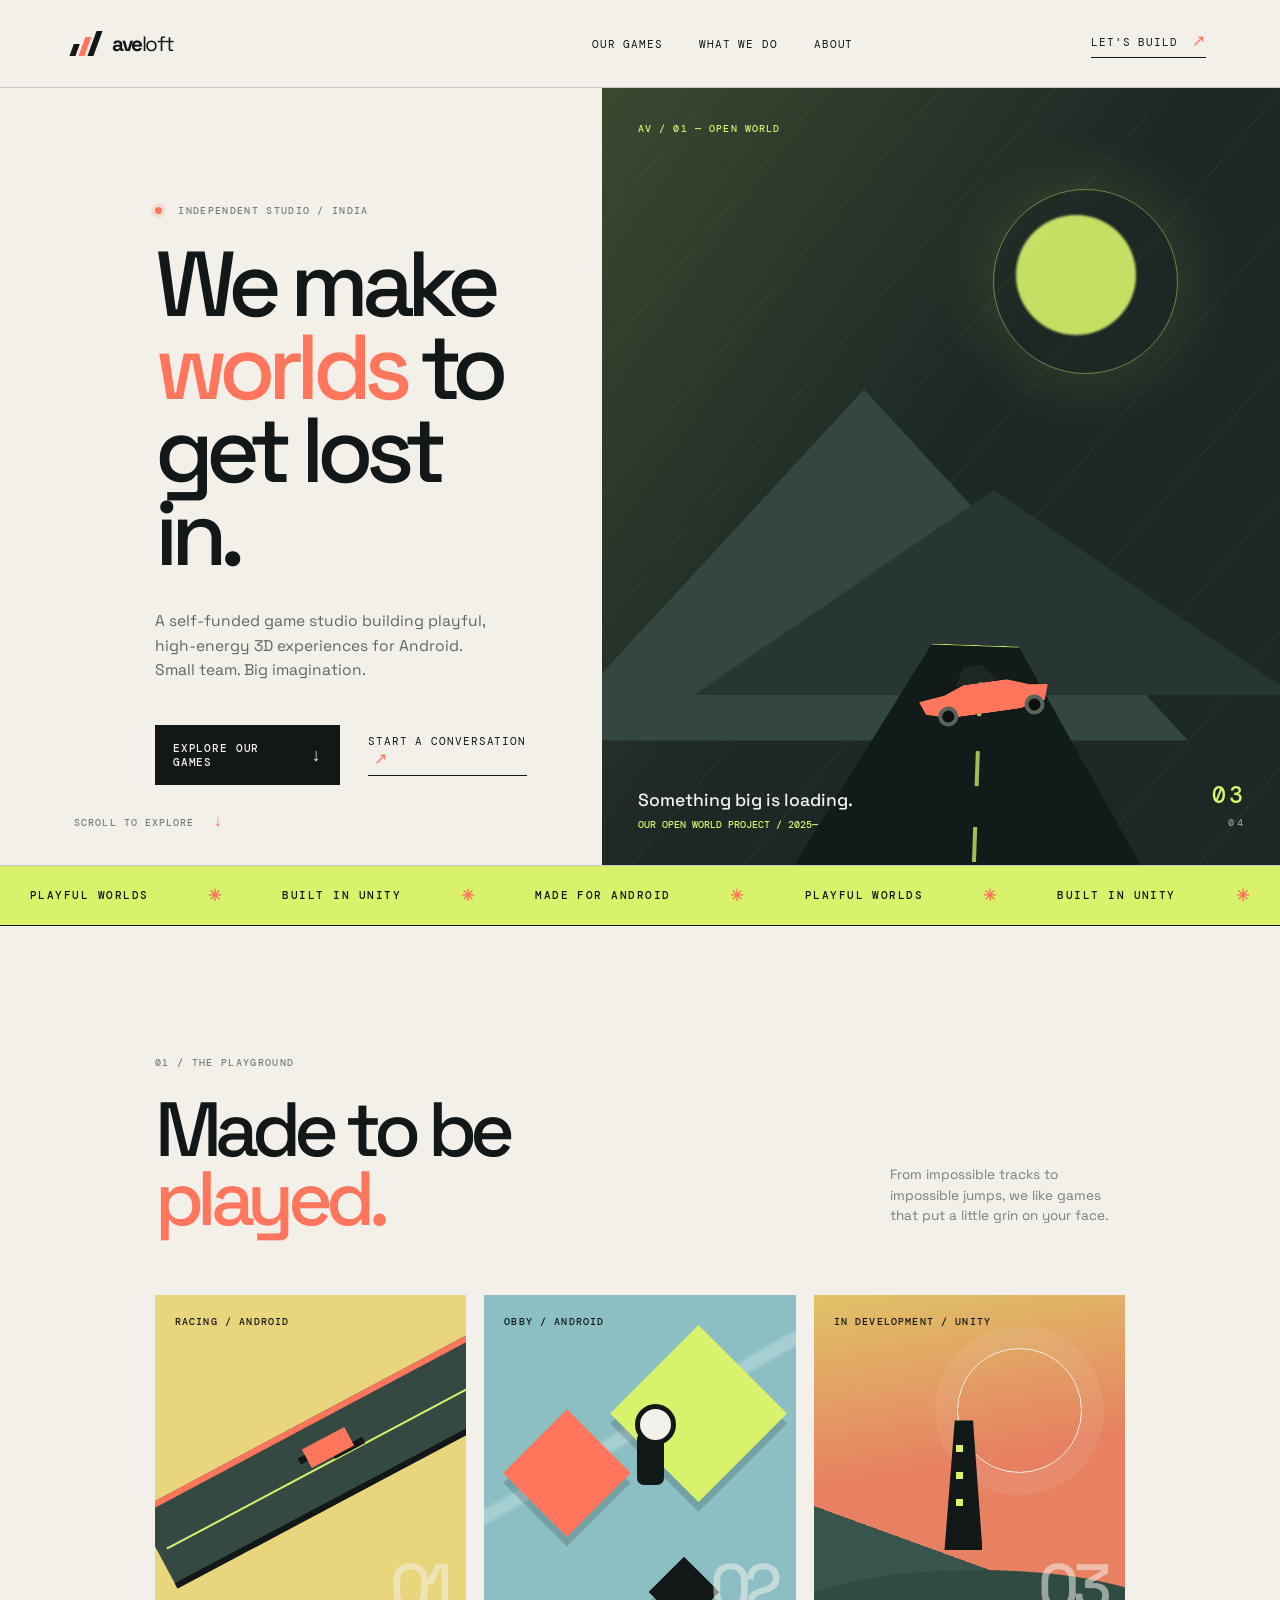
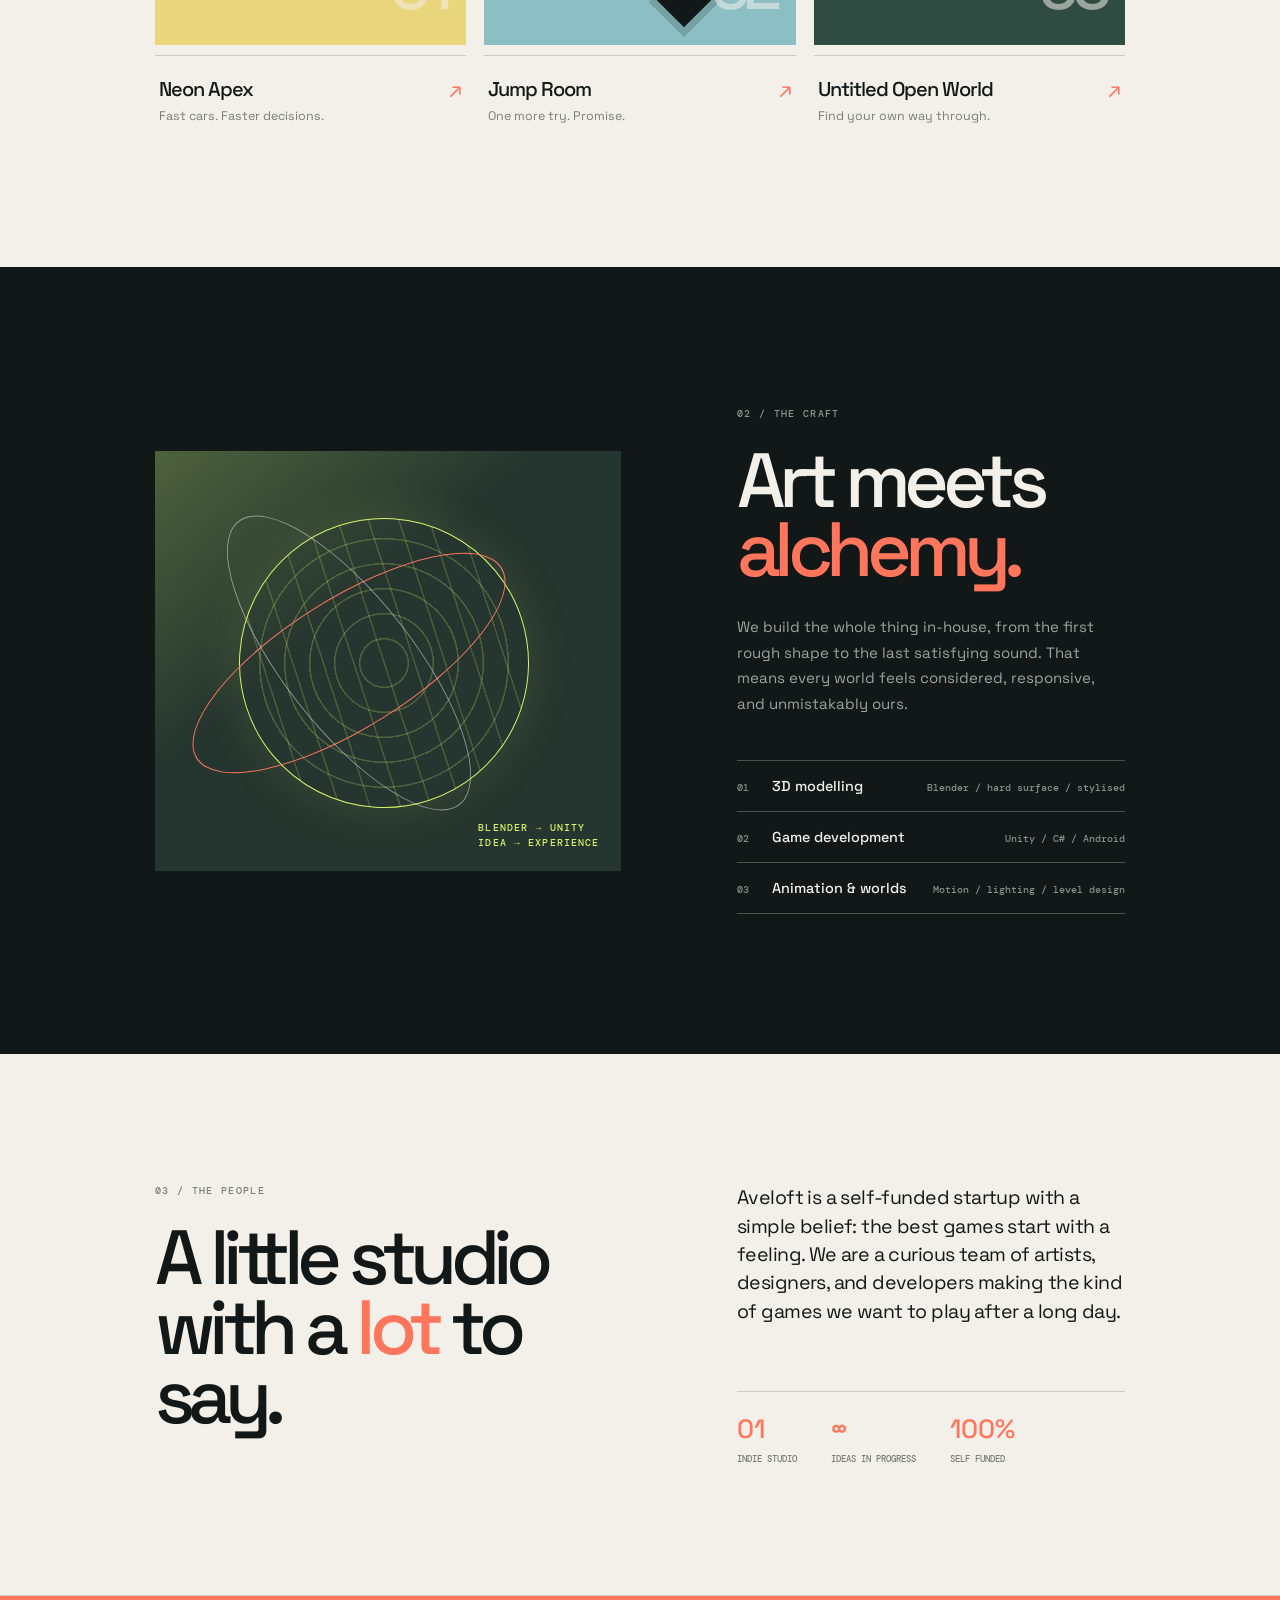
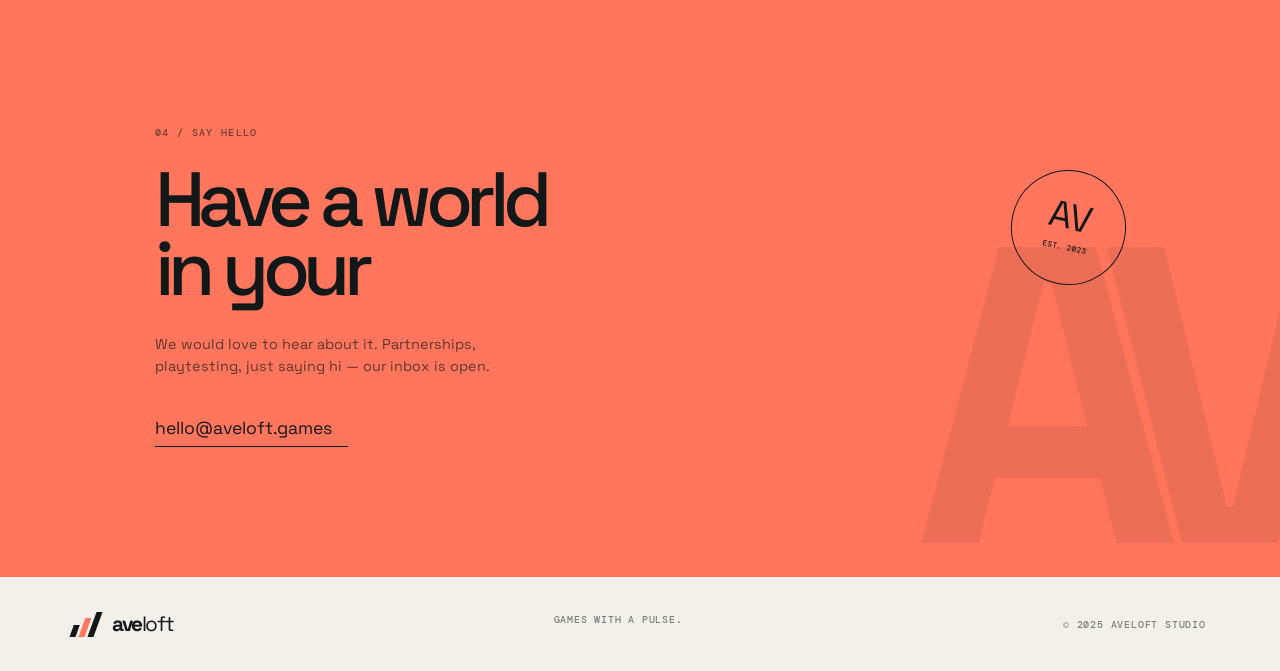
==== index.html @ 4601e395 "Initial Commit" ====
<!doctype html>
<html lang="en">
<head>
  <meta charset="UTF-8" />
  <meta name="viewport" content="width=device-width, initial-scale=1.0" />
  <meta name="description" content="Aveloft is an independent game studio crafting bold 3D worlds for Android." />
  <title>Aveloft / Independent Game Studio</title>
  <link rel="preconnect" href="https://fonts.googleapis.com" />
  <link rel="preconnect" href="https://fonts.gstatic.com" crossorigin />
  <link href="https://fonts.googleapis.com/css2?family=DM+Mono:wght@400;500&family=Space+Grotesk:wght@400;500;600;700&display=swap" rel="stylesheet" />
  <link rel="stylesheet" href="styles.css" />
  <script src="script.js" defer></script>
</head>
<body>
  <div class="site-shell">
    <header class="site-header" id="top">
      <a class="brand" href="#top" aria-label="Aveloft home">
        <span class="brand-mark"><i></i><i></i><i></i></span>
        <span>ave<span>loft</span></span>
      </a>
      <nav class="main-nav" aria-label="Main navigation">
        <a href="#work">Our games</a>
        <a href="#craft">What we do</a>
        <a href="#about">About</a>
      </nav>
      <a class="header-cta" href="#contact">Let's build <span>↗</span></a>
      <button class="menu-toggle" type="button" aria-label="Toggle navigation" aria-expanded="false"><span></span><span></span></button>
    </header>

    <main>
      <section class="hero">
        <div class="hero-copy reveal">
          <p class="eyebrow"><span class="status-dot"></span> Independent studio / India</p>
          <h1>We make<br /><em>worlds</em> to<br />get lost in.</h1>
          <p class="hero-description">A self-funded game studio building playful, high-energy 3D experiences for Android. Small team. Big imagination.</p>
          <div class="hero-actions">
            <a class="button button-primary" href="#work">Explore our games <span>↓</span></a>
            <a class="text-link" href="#contact">Start a conversation <span>↗</span></a>
          </div>
        </div>
        <div class="hero-art reveal reveal-delay">
          <div class="art-label label-top">AV / 01 — OPEN WORLD</div>
          <div class="moon"></div>
          <div class="mountain mountain-back"></div>
          <div class="mountain mountain-front"></div>
          <div class="road"><span></span><span></span><span></span></div>
          <div class="hero-car"><div class="car-window"></div><div class="car-body"></div><div class="wheel wheel-left"></div><div class="wheel wheel-right"></div></div>
          <div class="art-caption"><strong>Something big is loading.</strong><span>Our open world project / 2025—</span></div>
          <div class="art-index">03<br /><small>04</small></div>
        </div>
        <div class="hero-scroll">Scroll to explore <span>↓</span></div>
      </section>

      <section class="marquee" aria-label="Aveloft specialties">
        <div class="marquee-track"><span>PLAYFUL WORLDS</span><b>✳</b><span>BUILT IN UNITY</span><b>✳</b><span>MADE FOR ANDROID</span><b>✳</b><span>PLAYFUL WORLDS</span><b>✳</b><span>BUILT IN UNITY</span><b>✳</b></div>
      </section>

      <section class="work section" id="work">
        <div class="section-heading reveal"><div><p class="eyebrow">01 / The playground</p><h2>Made to be<br /><em>played.</em></h2></div><p class="section-intro">From impossible tracks to impossible jumps, we like games that put a little grin on your face.</p></div>
        <div class="project-grid">
          <article class="project-card project-racer reveal">
            <div class="project-visual racer-visual"><span class="visual-tag">RACING / ANDROID</span><div class="track-line"></div><div class="mini-car"></div><span class="visual-number">01</span></div>
            <div class="project-meta"><div><h3>Neon Apex</h3><p>Fast cars. Faster decisions.</p></div><span class="project-arrow">↗</span></div>
          </article>
          <article class="project-card project-obby reveal reveal-delay">
            <div class="project-visual obby-visual"><span class="visual-tag">OBBY / ANDROID</span><div class="obby-block block-a"></div><div class="obby-block block-b"></div><div class="obby-block block-c"></div><div class="obby-character"></div><span class="visual-number">02</span></div>
            <div class="project-meta"><div><h3>Jump Room</h3><p>One more try. Promise.</p></div><span class="project-arrow">↗</span></div>
          </article>
          <article class="project-card project-open reveal reveal-delay-2">
            <div class="project-visual open-visual"><span class="visual-tag">IN DEVELOPMENT / UNITY</span><div class="open-sun"></div><div class="open-tower"></div><div class="open-ground"></div><span class="visual-number">03</span></div>
            <div class="project-meta"><div><h3>Untitled Open World</h3><p>Find your own way through.</p></div><span class="project-arrow">↗</span></div>
          </article>
        </div>
      </section>

      <section class="craft section" id="craft">
        <div class="craft-visual reveal"><div class="wireframe-sphere"></div><div class="craft-note">BLENDER → UNITY<br />IDEA → EXPERIENCE</div><div class="craft-orbit orbit-one"></div><div class="craft-orbit orbit-two"></div></div>
        <div class="craft-copy reveal"><p class="eyebrow">02 / The craft</p><h2>Art meets<br /><em>alchemy.</em></h2><p>We build the whole thing in-house, from the first rough shape to the last satisfying sound. That means every world feels considered, responsive, and unmistakably ours.</p><div class="skill-list"><div><span>01</span><strong>3D modelling</strong><small>Blender / hard surface / stylised</small></div><div><span>02</span><strong>Game development</strong><small>Unity / C# / Android</small></div><div><span>03</span><strong>Animation & worlds</strong><small>Motion / lighting / level design</small></div></div></div>
      </section>

      <section class="about section" id="about">
        <div class="about-heading reveal"><p class="eyebrow">03 / The people</p><h2>A little studio<br />with a <em>lot</em> to say.</h2></div>
        <div class="about-body reveal"><p>Aveloft is a self-funded startup with a simple belief: the best games start with a feeling. We are a curious team of artists, designers, and developers making the kind of games we want to play after a long day.</p><div class="about-stats"><div><strong>01</strong><span>indie studio</span></div><div><strong>∞</strong><span>ideas in progress</span></div><div><strong>100%</strong><span>self funded</span></div></div></div>
      </section>

      <section class="contact section" id="contact">
        <div class="contact-inner reveal"><p class="eyebrow">04 / Say hello</p><h2>Have a world<br />in your <em>head?</em></h2><p>We would love to hear about it. Partnerships, playtesting, just saying hi — our inbox is open.</p><a class="contact-email" href="mailto:hello@aveloft.games">hello@aveloft.games <span>↗</span></a></div>
        <div class="contact-stamp">AV<br /><span>EST. 2023</span></div>
      </section>
    </main>

    <footer class="site-footer"><a class="brand" href="#top"><span class="brand-mark"><i></i><i></i><i></i></span><span>ave<span>loft</span></span></a><p>Games with a pulse.</p><span class="footer-copy">© 2025 Aveloft Studio</span></footer>
  </div>
</body>
</html>
---- styles.css ----
:root{--ink:#121817;--paper:#f2f0e9;--lime:#d8f36b;--coral:#ff765d;--muted:#797f78;--line:rgba(18,24,23,.18);--mono:'DM Mono',monospace;--display:'Space Grotesk',sans-serif}*{box-sizing:border-box}html{scroll-behavior:smooth}body{margin:0;background:var(--paper);color:var(--ink);font-family:var(--display);overflow-x:hidden}.site-shell{max-width:1440px;margin:0 auto;background:var(--paper)}.site-header{height:88px;display:flex;align-items:center;justify-content:space-between;padding:0 5.8vw;border-bottom:1px solid var(--line);position:relative;z-index:4}.brand{display:flex;align-items:center;gap:11px;color:var(--ink);text-decoration:none;font-size:1.3rem;font-weight:700;letter-spacing:-.07em}.brand>span:last-child>span{font-weight:400}.brand-mark{width:27px;height:25px;display:flex;align-items:end;gap:3px;transform:skew(-20deg)}.brand-mark i{width:6px;background:var(--ink);display:block}.brand-mark i:nth-child(1){height:12px}.brand-mark i:nth-child(2){height:19px;background:var(--coral)}.brand-mark i:nth-child(3){height:25px}.main-nav{display:flex;gap:36px;margin-left:16%}.main-nav a,.header-cta,.text-link{color:var(--ink);text-decoration:none;font-family:var(--mono);font-size:.7rem;text-transform:uppercase;letter-spacing:.08em}.main-nav a{transition:color .2s}.main-nav a:hover{color:var(--coral)}.header-cta{border-bottom:1px solid var(--ink);padding-bottom:6px}.header-cta span,.text-link span,.contact-email span{color:var(--coral);font-size:1rem;margin-left:6px}.menu-toggle{display:none;background:none;border:0}.hero{min-height:675px;display:grid;grid-template-columns:47% 53%;position:relative;border-bottom:1px solid var(--line)}.hero-copy{padding:116px 5.8vw 80px 12.1vw;position:relative;z-index:1}.eyebrow{font:500 .64rem var(--mono);text-transform:uppercase;letter-spacing:.13em;margin:0 0 26px;color:var(--muted)}.status-dot{display:inline-block;background:var(--coral);width:7px;height:7px;border-radius:50%;margin-right:9px;box-shadow:0 0 0 4px rgba(255,118,93,.16)}h1,h2,h3,p{margin-top:0}h1,h2{font-weight:500;letter-spacing:-.085em;line-height:.9}h1{font-size:clamp(4rem,7.2vw,7rem);margin-bottom:34px}h1 em,h2 em{font-style:normal;color:var(--coral)}.hero-description{font-size:.97rem;line-height:1.6;max-width:340px;color:#5f6861}.hero-actions{display:flex;align-items:center;gap:28px;margin-top:42px}.button{display:inline-flex;align-items:center;gap:29px;text-decoration:none;font:500 .67rem var(--mono);text-transform:uppercase;letter-spacing:.08em;padding:16px 18px}.button-primary{background:var(--ink);color:var(--paper);transition:transform .2s,background .2s}.button-primary:hover{background:var(--coral);transform:translateY(-3px)}.button-primary span{font-size:1.1rem}.text-link{border-bottom:1px solid var(--ink);padding-bottom:6px}.hero-art{background:#1d2825;position:relative;overflow:hidden;min-height:675px}.hero-art:before{content:'';position:absolute;inset:0;background:linear-gradient(125deg,rgba(216,243,107,.16),transparent 48%),repeating-linear-gradient(130deg,transparent 0 85px,rgba(216,243,107,.04) 86px 87px)}.art-label,.visual-tag,.art-index,.craft-note{font:500 .6rem var(--mono);letter-spacing:.12em;color:var(--lime)}.art-label{position:absolute;top:34px;left:36px}.moon{width:185px;height:185px;border:1px solid rgba(216,243,107,.45);border-radius:50%;position:absolute;top:101px;right:15%;box-shadow:0 0 70px rgba(216,243,107,.16)}.moon:after{content:'';position:absolute;width:120px;height:120px;background:var(--lime);border-radius:50%;top:25px;left:22px;opacity:.9;filter:blur(1px)}.mountain{position:absolute;bottom:170px;width:0;height:0;border-left:240px solid transparent;border-right:240px solid transparent}.mountain-back{right:26%;border-bottom:260px solid #334740;transform:scale(1.35)}.mountain-front{right:-2%;border-left-width:300px;border-right-width:300px;border-bottom:205px solid #273632}.road{position:absolute;bottom:-40px;left:26%;width:58%;height:260px;background:#111b19;clip-path:polygon(38% 0,60% 0,100% 100%,0 100%);border-top:1px solid var(--lime);transform:rotate(2deg)}.road span{position:absolute;height:35px;width:4px;background:var(--lime);left:50%;opacity:.75}.road span:nth-child(1){top:35px}.road span:nth-child(2){top:105px}.road span:nth-child(3){top:181px}.hero-car{position:absolute;bottom:144px;left:46%;width:145px;height:62px;transform:rotate(-8deg);z-index:2}.car-body{position:absolute;bottom:8px;left:4px;width:130px;height:31px;background:var(--coral);clip-path:polygon(0 35%,20% 25%,36% 0,69% 0,86% 27%,100% 34%,96% 83%,75% 100%,22% 100%,4% 78%)}.car-window{position:absolute;left:43px;top:5px;width:42px;height:18px;background:#1d2825;clip-path:polygon(0 100%,23% 0,67% 0,100% 100%)}.wheel{position:absolute;bottom:0;width:20px;height:20px;border-radius:50%;background:#0c1110;border:4px solid #59645c}.wheel-left{left:21px}.wheel-right{right:17px}.art-caption{position:absolute;bottom:34px;left:36px;color:var(--paper);display:flex;flex-direction:column;gap:7px}.art-caption strong{font-size:1.1rem;font-weight:500}.art-caption span{font:500 .6rem var(--mono);color:var(--lime);text-transform:uppercase}.art-index{position:absolute;right:34px;bottom:35px;text-align:right;font-size:1.45rem;line-height:1}.art-index small{font-size:.6rem;color:#8e9c8c}.hero-scroll{position:absolute;bottom:34px;left:5.8vw;font:500 .6rem var(--mono);text-transform:uppercase;letter-spacing:.11em;color:var(--muted)}.hero-scroll span{color:var(--coral);font-size:1rem;margin-left:12px}.marquee{overflow:hidden;background:var(--lime);padding:19px 0;border-bottom:1px solid var(--ink)}.marquee-track{display:flex;align-items:center;justify-content:space-around;white-space:nowrap;animation:slide 24s linear infinite;font:500 .71rem var(--mono);letter-spacing:.13em}.marquee b{font-size:1rem;color:var(--coral)}@keyframes slide{to{transform:translateX(-15%)}}.section{padding:130px 12.1vw}.section-heading{display:flex;justify-content:space-between;align-items:end;margin-bottom:62px}.section-heading h2,.craft-copy h2,.about-heading h2,.contact h2{font-size:clamp(3.4rem,6vw,6rem);margin:0}.section-intro{max-width:235px;line-height:1.5;color:var(--muted);font-size:.85rem;margin-bottom:7px}.project-grid{display:grid;grid-template-columns:repeat(3,1fr);gap:18px}.project-card{min-width:0}.project-visual{height:350px;position:relative;overflow:hidden}.racer-visual{background:#e9d57c}.racer-visual:before{content:'';position:absolute;background:#344942;width:120%;height:76px;transform:rotate(-28deg);top:123px;left:-20px;border-top:6px solid var(--coral);border-bottom:6px solid var(--ink)}.track-line{position:absolute;top:165px;left:-10px;width:120%;height:2px;background:var(--lime);transform:rotate(-28deg)}.mini-car{position:absolute;top:142px;left:48%;width:48px;height:21px;background:var(--coral);transform:rotate(-28deg);z-index:1;box-shadow:18px 10px 0 -7px var(--ink),-15px -1px 0 -7px var(--ink)}.obby-visual{background:#8bbfc4}.obby-visual:before{content:'';position:absolute;inset:0;background:linear-gradient(150deg,transparent 40%,rgba(255,255,255,.24) 41% 43%,transparent 44%)}.obby-block{position:absolute;background:var(--coral);transform:rotate(45deg);box-shadow:7px 7px 0 rgba(18,24,23,.18)}.block-a{width:90px;height:90px;left:12%;top:38%}.block-b{width:125px;height:125px;right:11%;top:16%;background:var(--lime)}.block-c{width:50px;height:50px;right:28%;bottom:8%;background:var(--ink)}.obby-character{position:absolute;width:27px;height:57px;background:var(--ink);top:38%;left:49%;border-radius:12px 12px 7px 7px;z-index:2}.obby-character:before{content:'';position:absolute;width:31px;height:31px;background:var(--paper);border:5px solid var(--ink);border-radius:50%;top:-24px;left:-2px}.open-visual{background:#e78161}.open-visual:before{content:'';position:absolute;inset:0;background:linear-gradient(170deg,rgba(216,243,107,.58),transparent 48%),linear-gradient(20deg,#37554c 0 30%,transparent 30%)}.open-sun{position:absolute;width:125px;height:125px;border-radius:50%;border:1px solid var(--paper);right:14%;top:15%;box-shadow:0 0 0 22px rgba(242,240,233,.08)}.open-tower{position:absolute;bottom:95px;left:42%;width:38px;height:130px;background:var(--ink);clip-path:polygon(27% 0,75% 0,100% 100%,0 100%)}.open-tower:after{content:'';position:absolute;top:25px;left:12px;width:7px;height:7px;background:var(--lime);box-shadow:0 27px var(--lime),0 54px var(--lime)}.open-ground{position:absolute;bottom:-25px;left:-10%;width:125%;height:100px;background:#304b42;border-radius:50% 50% 0 0}.visual-tag{position:absolute;z-index:3;top:20px;left:20px;color:var(--ink)}.visual-number{position:absolute;z-index:3;right:20px;bottom:17px;font:500 4rem var(--display);color:rgba(242,240,233,.55);letter-spacing:-.1em}.project-meta{display:flex;justify-content:space-between;padding:20px 4px 0;border-top:1px solid var(--line);margin-top:10px}.project-meta h3{font-size:1.25rem;font-weight:500;letter-spacing:-.05em;margin-bottom:6px}.project-meta p{font-size:.78rem;color:var(--muted)}.project-arrow{font-size:1.35rem;color:var(--coral)}.craft{background:var(--ink);color:var(--paper);display:grid;grid-template-columns:48% 40%;gap:12%;align-items:center;padding-top:140px;padding-bottom:140px}.craft .eyebrow{color:#8b978e}.craft-visual{height:420px;position:relative;background:#25352f;overflow:hidden}.craft-visual:before{content:'';position:absolute;inset:0;background:linear-gradient(140deg,rgba(216,243,107,.23),transparent 40%);clip-path:polygon(0 0,100% 0,45% 100%,0 100%)}.wireframe-sphere{position:absolute;left:18%;top:16%;width:290px;height:290px;border-radius:50%;background:repeating-radial-gradient(ellipse at center,transparent 0 23px,rgba(216,243,107,.23) 24px 25px),repeating-linear-gradient(90deg,transparent 0 27px,rgba(216,243,107,.2) 28px 29px);transform:rotate(-18deg);border:1px solid var(--lime);box-shadow:0 0 50px rgba(216,243,107,.13)}.craft-orbit{position:absolute;border:1px solid var(--coral);width:360px;height:130px;border-radius:50%;left:3%;top:35%;transform:rotate(-32deg)}.orbit-two{transform:rotate(52deg);border-color:rgba(242,240,233,.5)}.craft-note{position:absolute;right:21px;bottom:20px;line-height:1.6}.craft-copy h2{color:var(--paper);margin-bottom:30px}.craft-copy>p:not(.eyebrow){color:#9ba59d;max-width:390px;font-size:.94rem;line-height:1.7}.skill-list{border-top:1px solid #46544c;margin-top:44px}.skill-list>div{display:grid;grid-template-columns:35px 1fr auto;align-items:baseline;padding:16px 0;border-bottom:1px solid #46544c}.skill-list span,.skill-list small{font:500 .61rem var(--mono);color:#839087}.skill-list strong{font-weight:500;font-size:.9rem}.about{display:grid;grid-template-columns:48% 40%;gap:12%;border-bottom:1px solid var(--line)}.about-body>p{font-size:1.22rem;line-height:1.45;max-width:480px;letter-spacing:-.03em}.about-stats{display:flex;gap:34px;border-top:1px solid var(--line);margin-top:65px;padding-top:20px}.about-stats div{display:flex;flex-direction:column;gap:7px}.about-stats strong{font-size:1.65rem;font-weight:500;color:var(--coral)}.about-stats span{font:500 .58rem var(--mono);text-transform:uppercase;color:var(--muted)}.contact{background:var(--coral);min-height:510px;position:relative;overflow:hidden}.contact:before{content:'AV';position:absolute;font-size:33vw;font-weight:700;letter-spacing:-.15em;right:-.04em;bottom:-.21em;color:rgba(18,24,23,.08)}.contact-inner{position:relative;z-index:1}.contact .eyebrow{color:rgba(18,24,23,.6)}.contact h2{color:var(--ink);margin-bottom:30px}.contact-inner>p:not(.eyebrow){max-width:340px;line-height:1.55;color:rgba(18,24,23,.68);font-size:.9rem}.contact-email{display:inline-flex;color:var(--ink);font-size:1.1rem;text-decoration:none;border-bottom:1px solid var(--ink);padding-bottom:7px;margin-top:25px}.contact-stamp{position:absolute;right:12%;top:30%;width:115px;height:115px;border:1px solid var(--ink);border-radius:50%;display:grid;place-content:center;text-align:center;font-size:2.3rem;line-height:.75;transform:rotate(12deg)}.contact-stamp span{font:500 .48rem var(--mono);margin-top:11px}.site-footer{display:flex;align-items:center;justify-content:space-between;padding:34px 5.8vw;background:var(--paper)}.site-footer p,.footer-copy{font:500 .62rem var(--mono);text-transform:uppercase;color:var(--muted);letter-spacing:.08em}.reveal{opacity:0;transform:translateY(20px);transition:opacity .7s ease,transform .7s ease}.reveal.is-visible{opacity:1;transform:translateY(0)}.reveal-delay{transition-delay:.13s}.reveal-delay-2{transition-delay:.25s}@media(max-width:800px){.site-header{height:74px;padding:0 24px}.main-nav{display:none;position:absolute;top:74px;left:0;right:0;background:var(--paper);margin:0;padding:25px 24px;flex-direction:column;gap:22px;border-bottom:1px solid var(--line)}.main-nav.open{display:flex}.header-cta{display:none}.menu-toggle{display:flex;flex-direction:column;gap:6px}.menu-toggle span{display:block;width:23px;height:1px;background:var(--ink)}.hero{display:block;min-height:0}.hero-copy{padding:75px 24px 70px}.hero-art{min-height:490px}.hero-scroll{display:none}.moon{width:145px;height:145px;top:75px}.moon:after{width:90px;height:90px}.mountain{bottom:135px}.mountain-back{right:5%;border-left-width:180px;border-right-width:180px;border-bottom-width:190px}.mountain-front{right:-20%;border-left-width:220px;border-right-width:220px;border-bottom-width:160px}.road{left:10%;width:85%;height:210px}.hero-car{bottom:122px;left:38%}.art-caption{left:24px;bottom:24px}.art-index{right:24px;bottom:24px}.section{padding:85px 24px}.section-heading{display:block;margin-bottom:43px}.section-heading h2,.craft-copy h2,.about-heading h2,.contact h2{font-size:3.7rem}.section-intro{margin-top:28px}.project-grid{display:block}.project-card{margin-bottom:44px}.project-visual{height:300px}.craft{display:block;padding-top:85px;padding-bottom:85px}.craft-visual{height:320px;margin-bottom:65px}.wireframe-sphere{width:220px;height:220px;left:12%;top:13%}.craft-orbit{width:290px}.about{display:block}.about-body{margin-top:50px}.about-stats{gap:20px;margin-top:50px}.about-stats strong{font-size:1.35rem}.contact{min-height:520px}.contact-stamp{right:10%;top:59%;width:92px;height:92px;font-size:1.8rem}.site-footer{padding:28px 24px;flex-wrap:wrap;gap:20px}.site-footer p{order:3;width:100%;margin:0}.footer-copy{font-size:.52rem} }
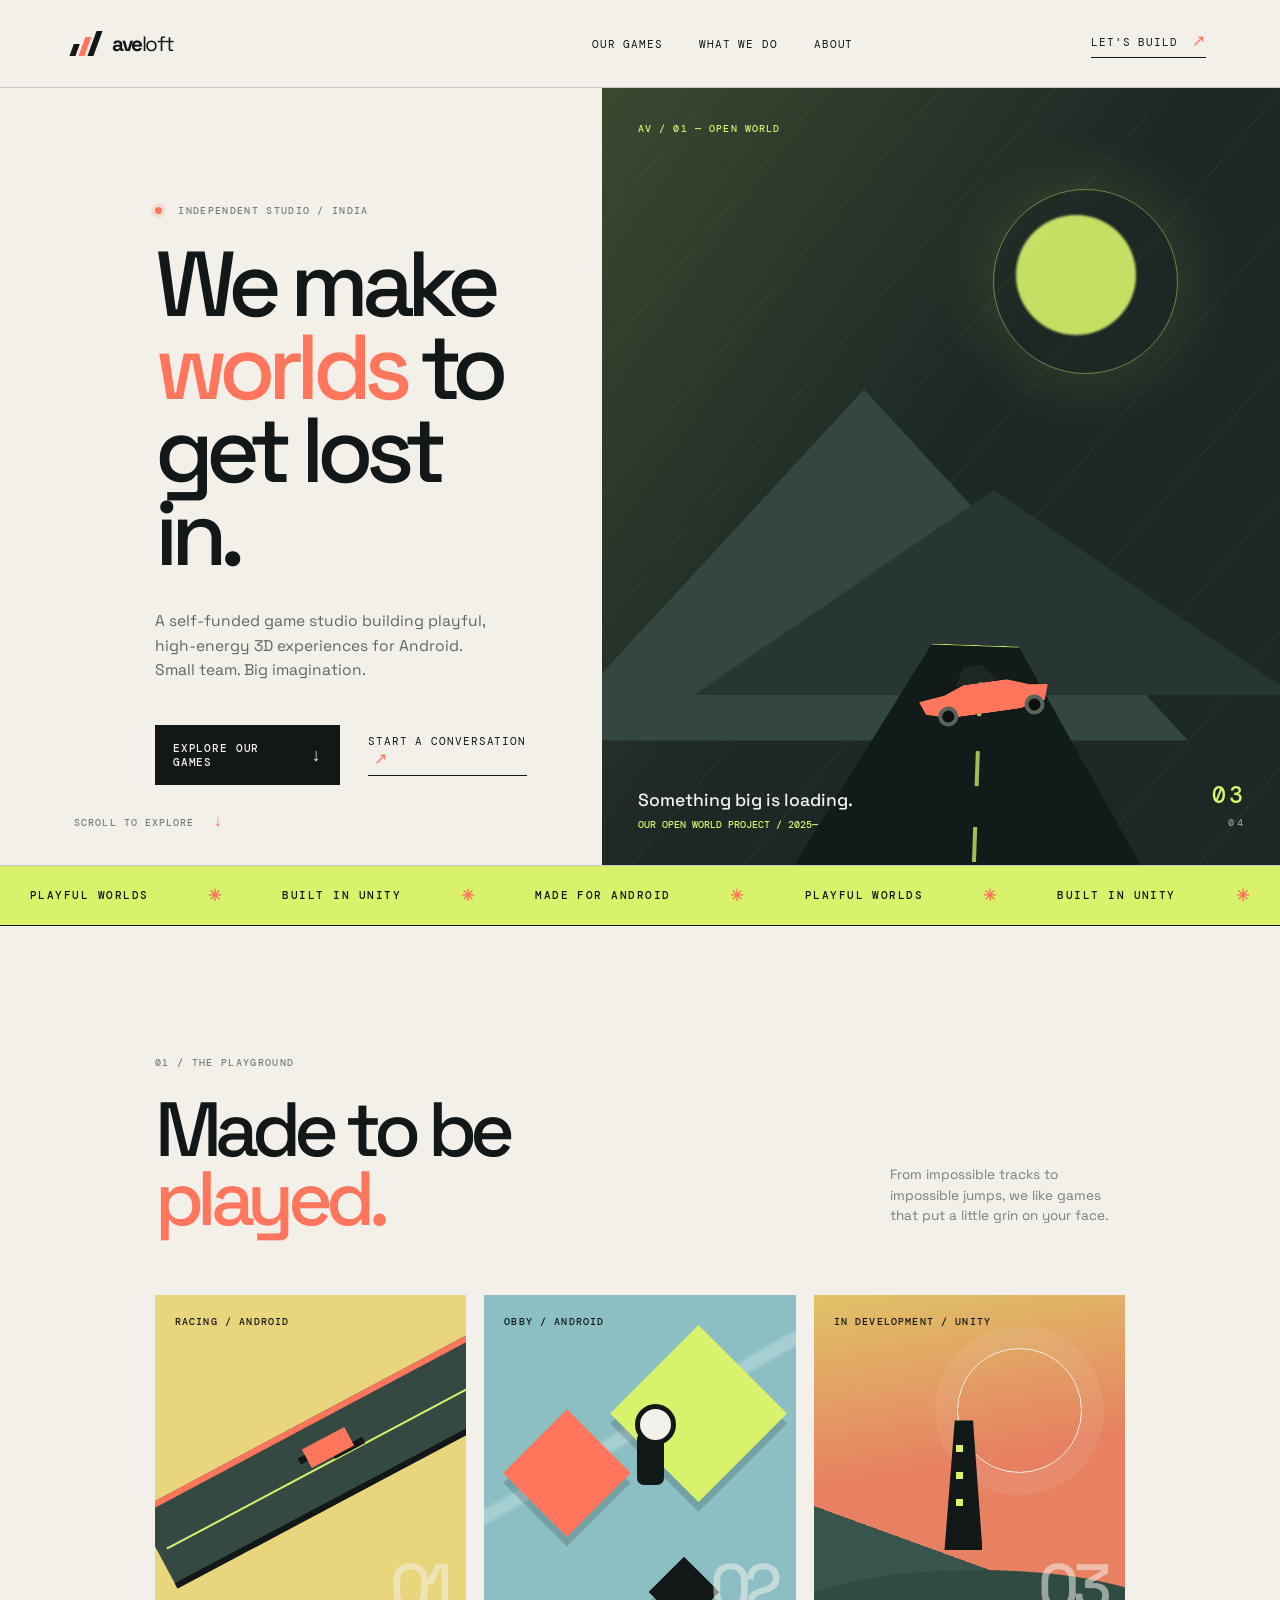
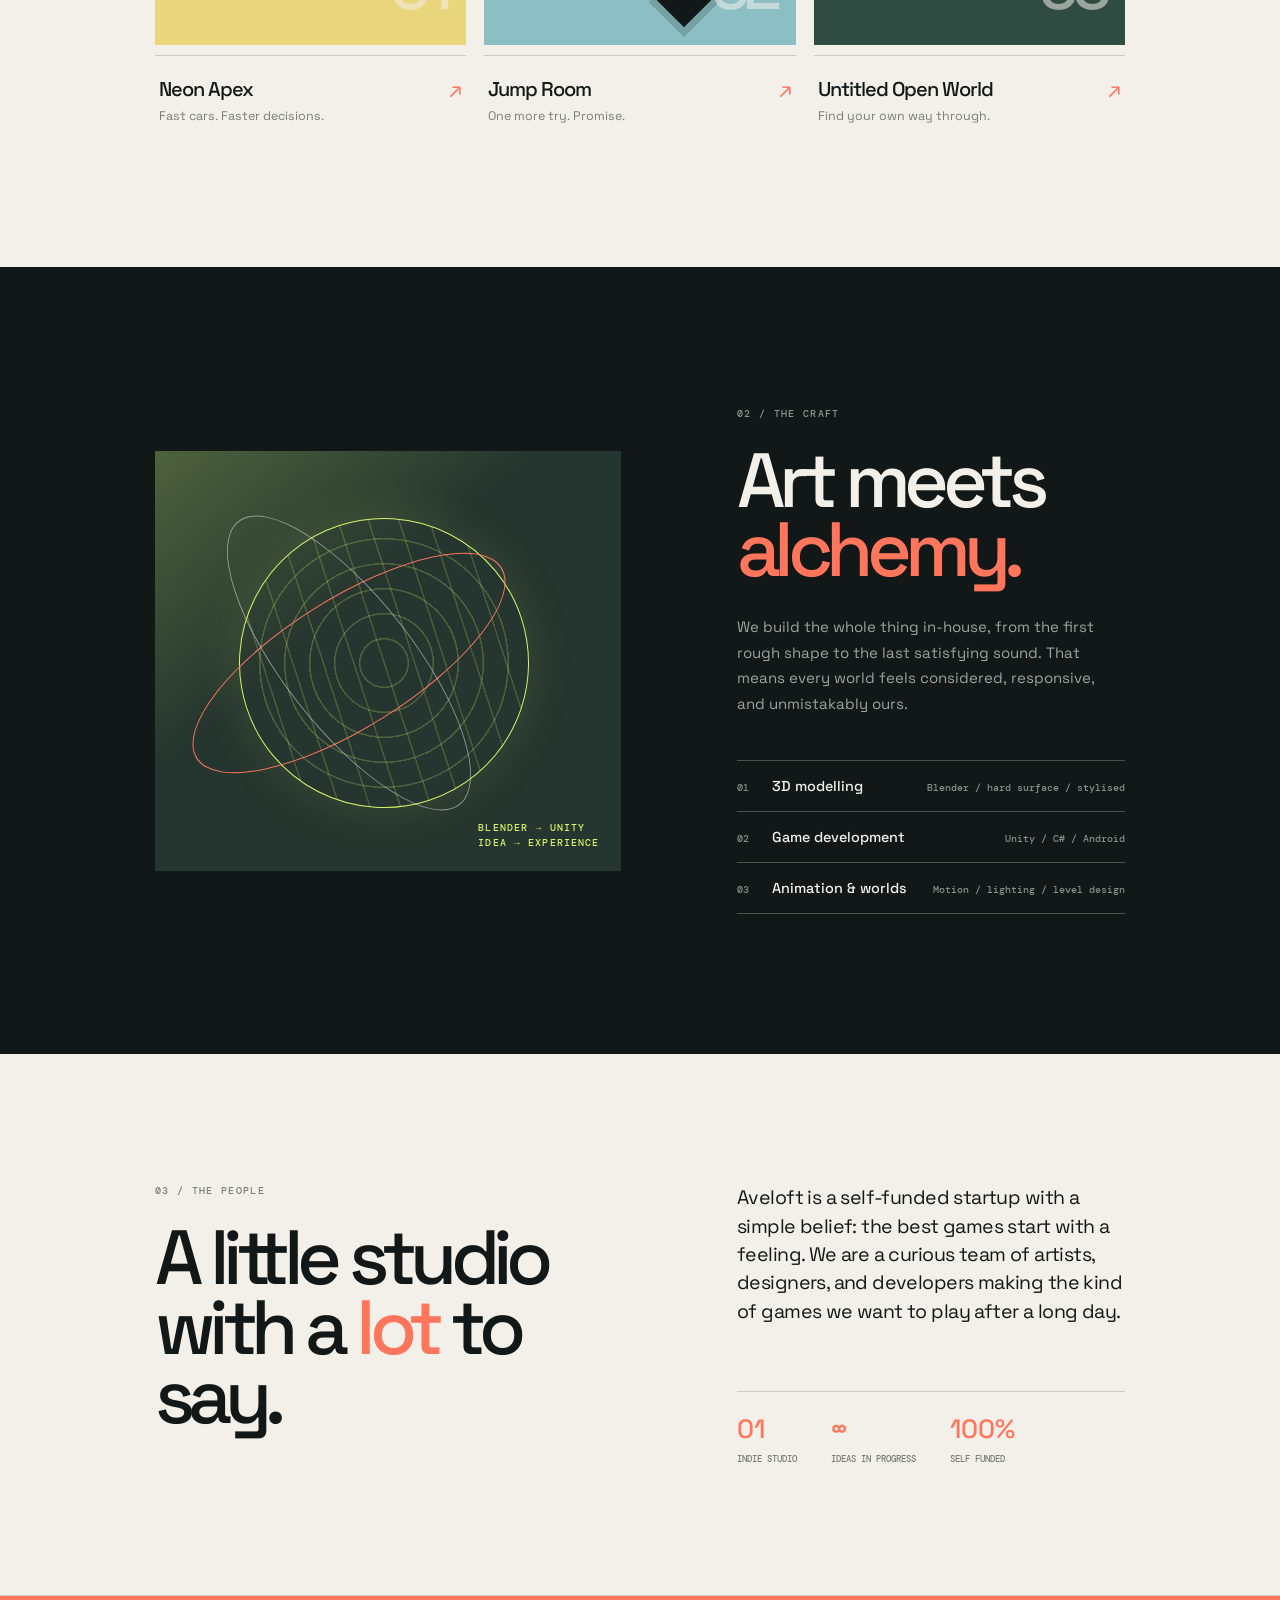
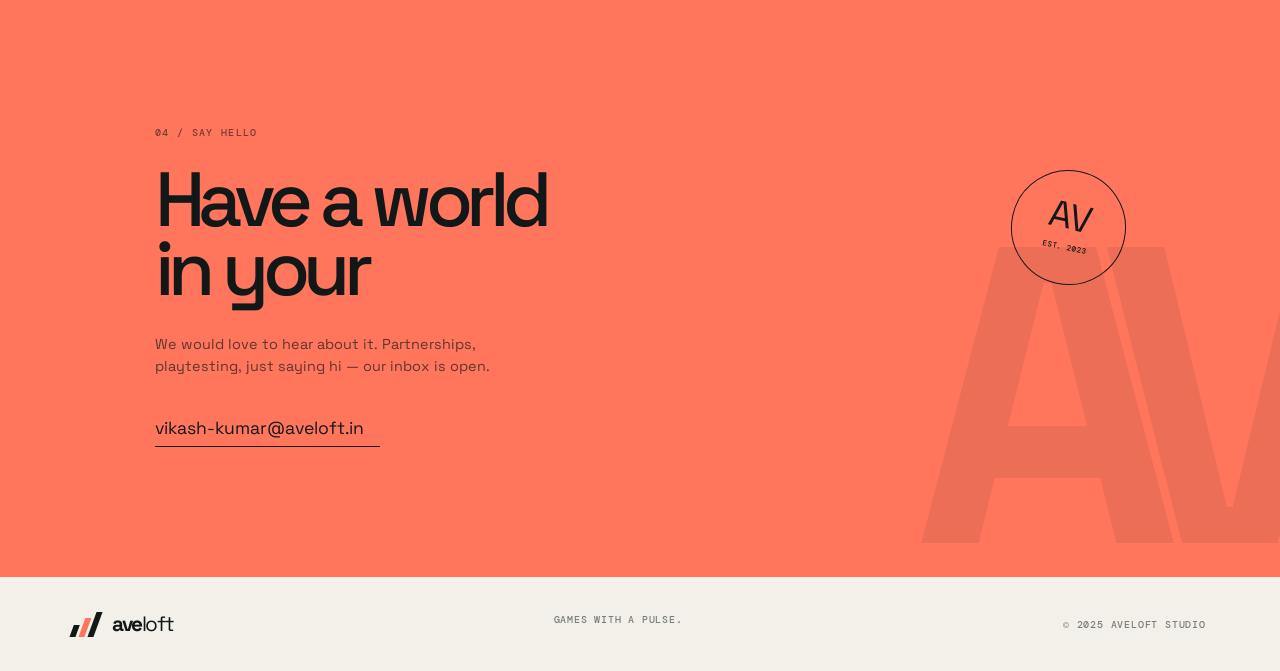
==== commit 4a9546ea: "mail change" ====
--- a/index.html
+++ b/index.html
@@ -84,7 +84,7 @@
       </section>
 
       <section class="contact section" id="contact">
-        <div class="contact-inner reveal"><p class="eyebrow">04 / Say hello</p><h2>Have a world<br />in your <em>head?</em></h2><p>We would love to hear about it. Partnerships, playtesting, just saying hi — our inbox is open.</p><a class="contact-email" href="mailto:hello@aveloft.games">hello@aveloft.games <span>↗</span></a></div>
+        <div class="contact-inner reveal"><p class="eyebrow">04 / Say hello</p><h2>Have a world<br />in your <em>head?</em></h2><p>We would love to hear about it. Partnerships, playtesting, just saying hi — our inbox is open.</p><a class="contact-email" href="mailto:vikash-kumar@aveloft.in">vikash-kumar@aveloft.in <span>↗</span></a></div>
         <div class="contact-stamp">AV<br /><span>EST. 2023</span></div>
       </section>
     </main>
@@ -92,4 +92,4 @@
     <footer class="site-footer"><a class="brand" href="#top"><span class="brand-mark"><i></i><i></i><i></i></span><span>ave<span>loft</span></span></a><p>Games with a pulse.</p><span class="footer-copy">© 2025 Aveloft Studio</span></footer>
   </div>
 </body>
-</html>+</html>
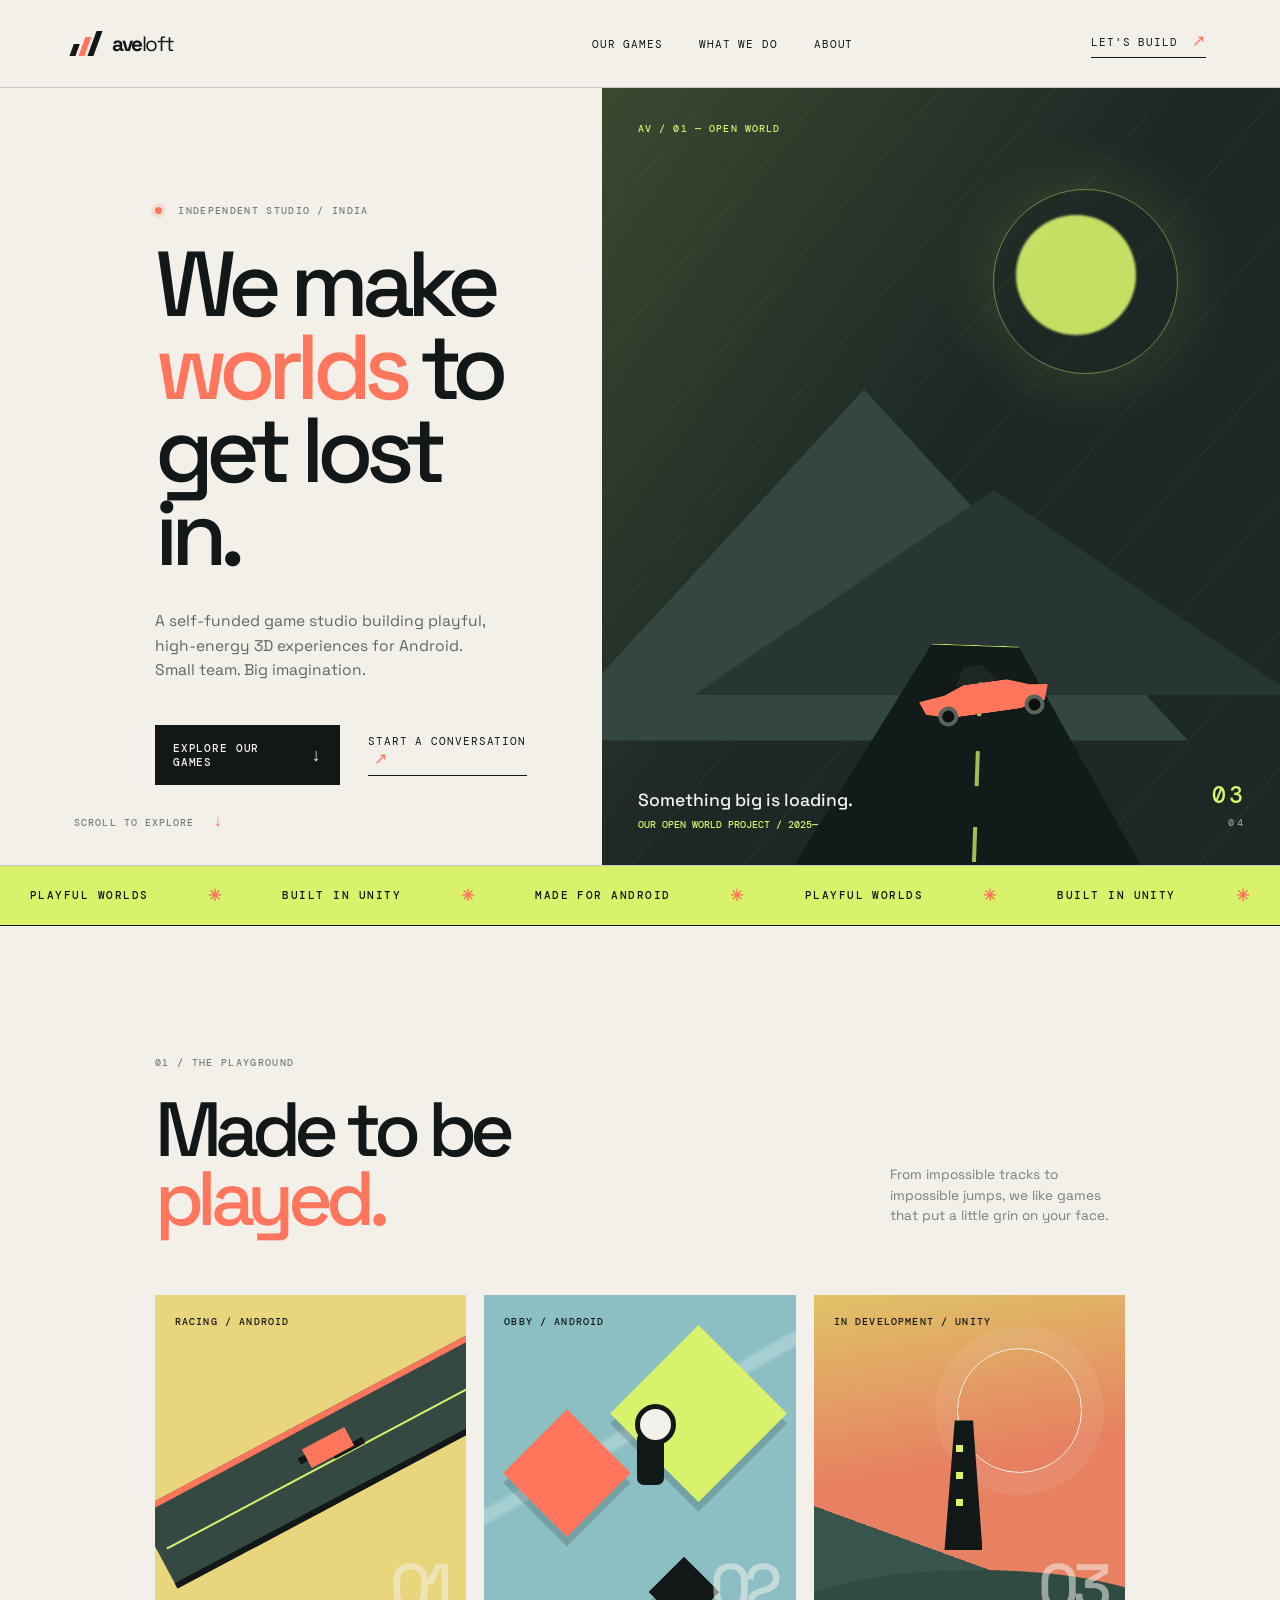
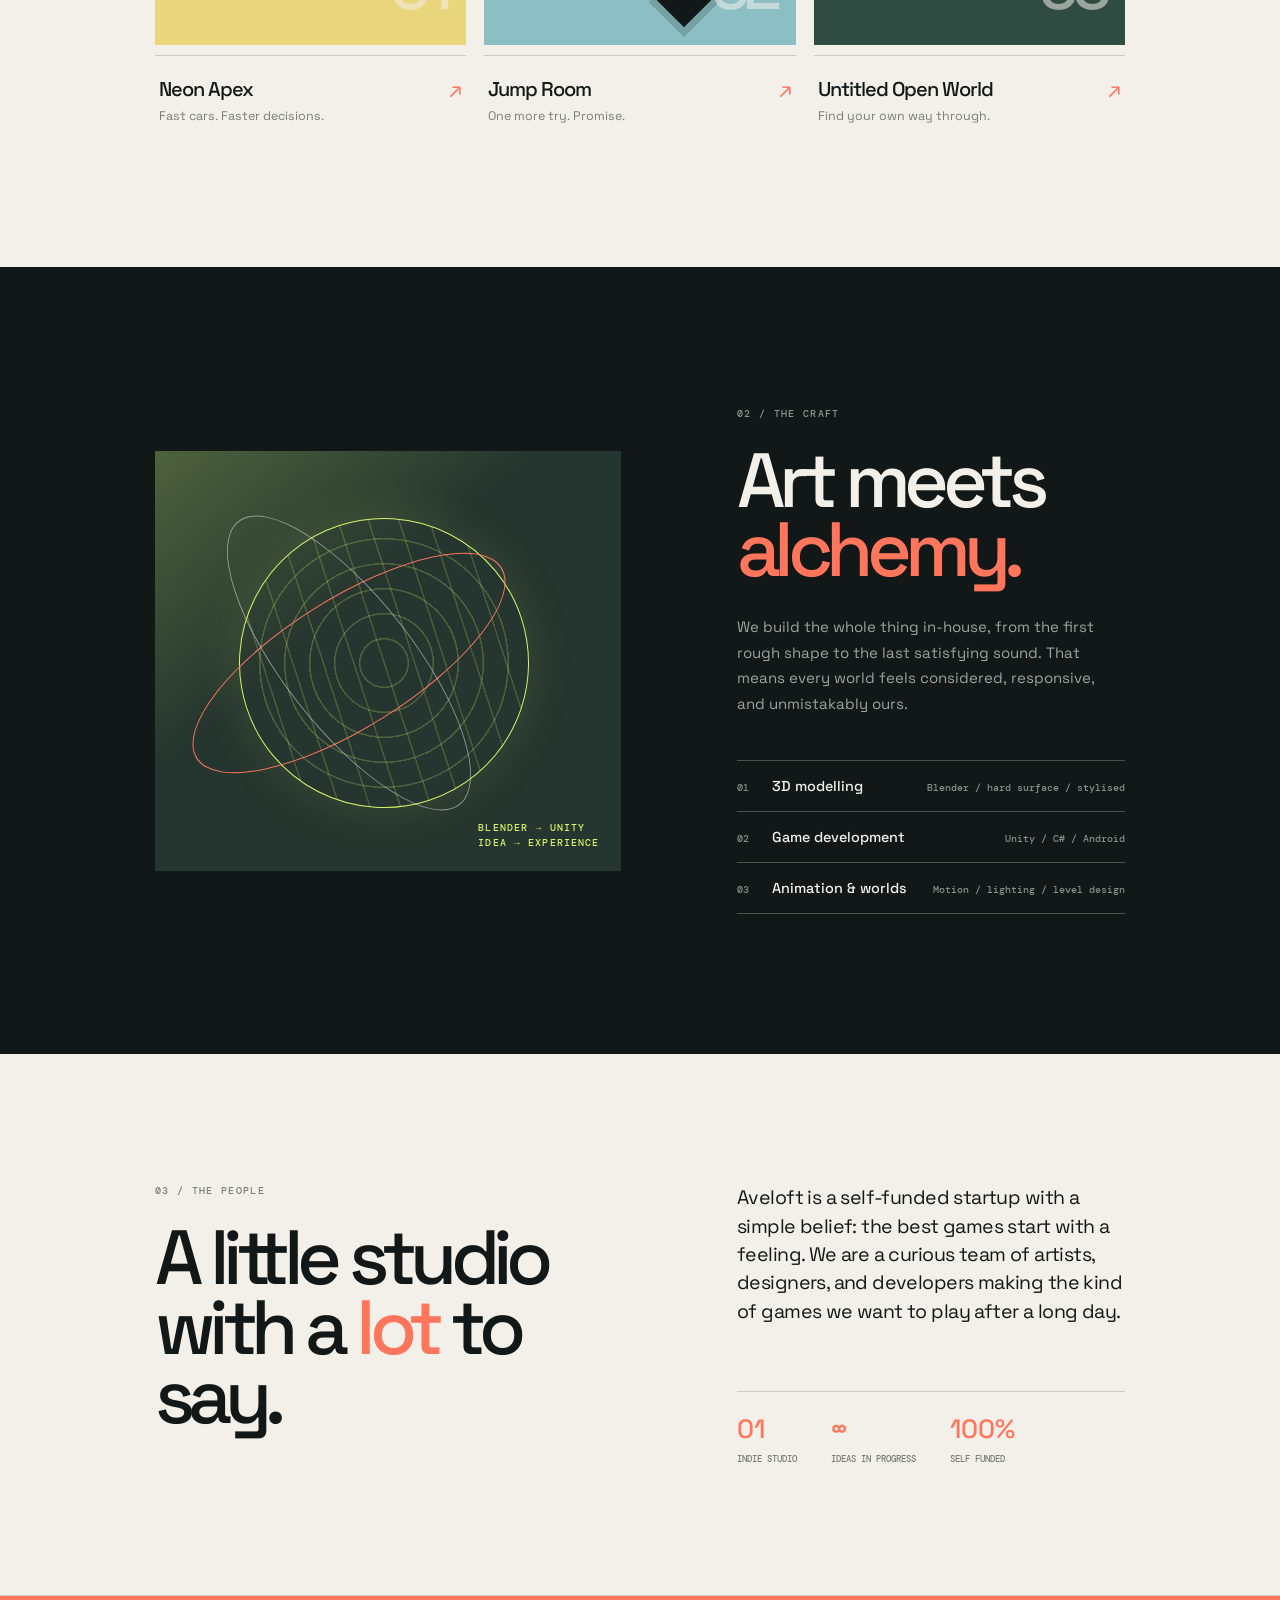
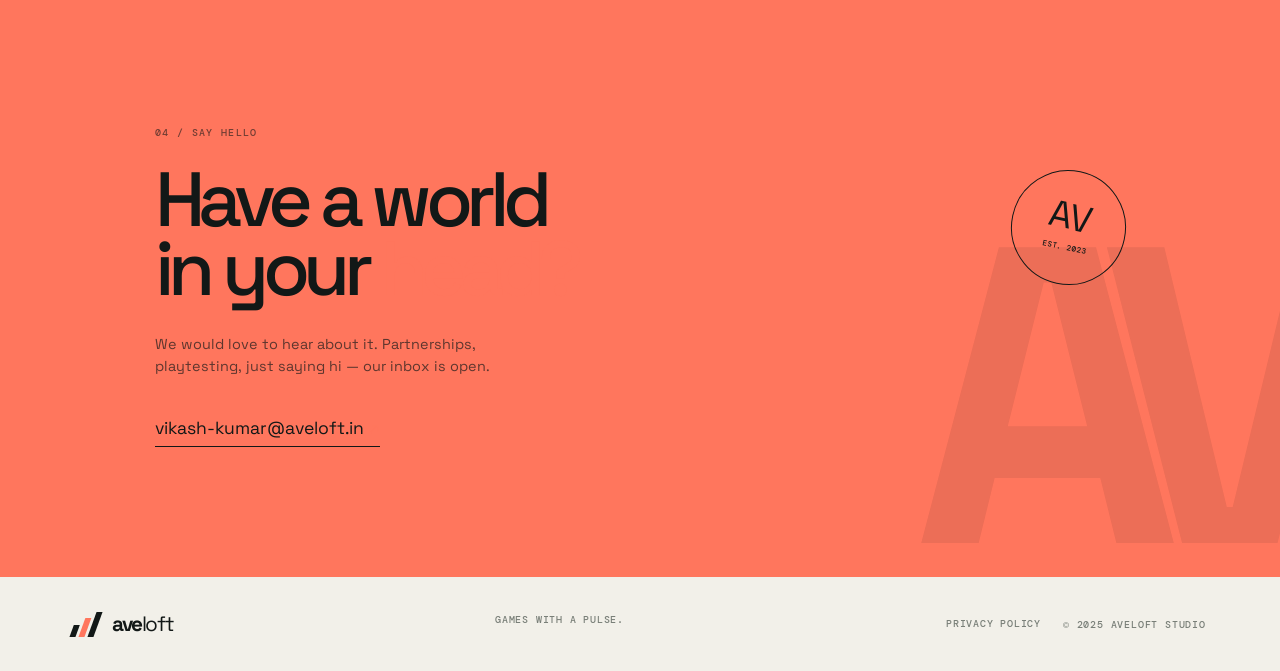
==== commit f34772c4: "privacy-policy-page" ====
--- a/index.html
+++ b/index.html
@@ -89,7 +89,7 @@
       </section>
     </main>
 
-    <footer class="site-footer"><a class="brand" href="#top"><span class="brand-mark"><i></i><i></i><i></i></span><span>ave<span>loft</span></span></a><p>Games with a pulse.</p><span class="footer-copy">© 2025 Aveloft Studio</span></footer>
+    <footer class="site-footer"><a class="brand" href="#top"><span class="brand-mark"><i></i><i></i><i></i></span><span>ave<span>loft</span></span></a><p>Games with a pulse.</p><div class="footer-meta"><a href="privacy-policy.html">Privacy Policy</a><span class="footer-copy">© 2025 Aveloft Studio</span></div></footer>
   </div>
 </body>
 </html>
--- a/styles.css
+++ b/styles.css
@@ -1 +1,24 @@
-:root{--ink:#121817;--paper:#f2f0e9;--lime:#d8f36b;--coral:#ff765d;--muted:#797f78;--line:rgba(18,24,23,.18);--mono:'DM Mono',monospace;--display:'Space Grotesk',sans-serif}*{box-sizing:border-box}html{scroll-behavior:smooth}body{margin:0;background:var(--paper);color:var(--ink);font-family:var(--display);overflow-x:hidden}.site-shell{max-width:1440px;margin:0 auto;background:var(--paper)}.site-header{height:88px;display:flex;align-items:center;justify-content:space-between;padding:0 5.8vw;border-bottom:1px solid var(--line);position:relative;z-index:4}.brand{display:flex;align-items:center;gap:11px;color:var(--ink);text-decoration:none;font-size:1.3rem;font-weight:700;letter-spacing:-.07em}.brand>span:last-child>span{font-weight:400}.brand-mark{width:27px;height:25px;display:flex;align-items:end;gap:3px;transform:skew(-20deg)}.brand-mark i{width:6px;background:var(--ink);display:block}.brand-mark i:nth-child(1){height:12px}.brand-mark i:nth-child(2){height:19px;background:var(--coral)}.brand-mark i:nth-child(3){height:25px}.main-nav{display:flex;gap:36px;margin-left:16%}.main-nav a,.header-cta,.text-link{color:var(--ink);text-decoration:none;font-family:var(--mono);font-size:.7rem;text-transform:uppercase;letter-spacing:.08em}.main-nav a{transition:color .2s}.main-nav a:hover{color:var(--coral)}.header-cta{border-bottom:1px solid var(--ink);padding-bottom:6px}.header-cta span,.text-link span,.contact-email span{color:var(--coral);font-size:1rem;margin-left:6px}.menu-toggle{display:none;background:none;border:0}.hero{min-height:675px;display:grid;grid-template-columns:47% 53%;position:relative;border-bottom:1px solid var(--line)}.hero-copy{padding:116px 5.8vw 80px 12.1vw;position:relative;z-index:1}.eyebrow{font:500 .64rem var(--mono);text-transform:uppercase;letter-spacing:.13em;margin:0 0 26px;color:var(--muted)}.status-dot{display:inline-block;background:var(--coral);width:7px;height:7px;border-radius:50%;margin-right:9px;box-shadow:0 0 0 4px rgba(255,118,93,.16)}h1,h2,h3,p{margin-top:0}h1,h2{font-weight:500;letter-spacing:-.085em;line-height:.9}h1{font-size:clamp(4rem,7.2vw,7rem);margin-bottom:34px}h1 em,h2 em{font-style:normal;color:var(--coral)}.hero-description{font-size:.97rem;line-height:1.6;max-width:340px;color:#5f6861}.hero-actions{display:flex;align-items:center;gap:28px;margin-top:42px}.button{display:inline-flex;align-items:center;gap:29px;text-decoration:none;font:500 .67rem var(--mono);text-transform:uppercase;letter-spacing:.08em;padding:16px 18px}.button-primary{background:var(--ink);color:var(--paper);transition:transform .2s,background .2s}.button-primary:hover{background:var(--coral);transform:translateY(-3px)}.button-primary span{font-size:1.1rem}.text-link{border-bottom:1px solid var(--ink);padding-bottom:6px}.hero-art{background:#1d2825;position:relative;overflow:hidden;min-height:675px}.hero-art:before{content:'';position:absolute;inset:0;background:linear-gradient(125deg,rgba(216,243,107,.16),transparent 48%),repeating-linear-gradient(130deg,transparent 0 85px,rgba(216,243,107,.04) 86px 87px)}.art-label,.visual-tag,.art-index,.craft-note{font:500 .6rem var(--mono);letter-spacing:.12em;color:var(--lime)}.art-label{position:absolute;top:34px;left:36px}.moon{width:185px;height:185px;border:1px solid rgba(216,243,107,.45);border-radius:50%;position:absolute;top:101px;right:15%;box-shadow:0 0 70px rgba(216,243,107,.16)}.moon:after{content:'';position:absolute;width:120px;height:120px;background:var(--lime);border-radius:50%;top:25px;left:22px;opacity:.9;filter:blur(1px)}.mountain{position:absolute;bottom:170px;width:0;height:0;border-left:240px solid transparent;border-right:240px solid transparent}.mountain-back{right:26%;border-bottom:260px solid #334740;transform:scale(1.35)}.mountain-front{right:-2%;border-left-width:300px;border-right-width:300px;border-bottom:205px solid #273632}.road{position:absolute;bottom:-40px;left:26%;width:58%;height:260px;background:#111b19;clip-path:polygon(38% 0,60% 0,100% 100%,0 100%);border-top:1px solid var(--lime);transform:rotate(2deg)}.road span{position:absolute;height:35px;width:4px;background:var(--lime);left:50%;opacity:.75}.road span:nth-child(1){top:35px}.road span:nth-child(2){top:105px}.road span:nth-child(3){top:181px}.hero-car{position:absolute;bottom:144px;left:46%;width:145px;height:62px;transform:rotate(-8deg);z-index:2}.car-body{position:absolute;bottom:8px;left:4px;width:130px;height:31px;background:var(--coral);clip-path:polygon(0 35%,20% 25%,36% 0,69% 0,86% 27%,100% 34%,96% 83%,75% 100%,22% 100%,4% 78%)}.car-window{position:absolute;left:43px;top:5px;width:42px;height:18px;background:#1d2825;clip-path:polygon(0 100%,23% 0,67% 0,100% 100%)}.wheel{position:absolute;bottom:0;width:20px;height:20px;border-radius:50%;background:#0c1110;border:4px solid #59645c}.wheel-left{left:21px}.wheel-right{right:17px}.art-caption{position:absolute;bottom:34px;left:36px;color:var(--paper);display:flex;flex-direction:column;gap:7px}.art-caption strong{font-size:1.1rem;font-weight:500}.art-caption span{font:500 .6rem var(--mono);color:var(--lime);text-transform:uppercase}.art-index{position:absolute;right:34px;bottom:35px;text-align:right;font-size:1.45rem;line-height:1}.art-index small{font-size:.6rem;color:#8e9c8c}.hero-scroll{position:absolute;bottom:34px;left:5.8vw;font:500 .6rem var(--mono);text-transform:uppercase;letter-spacing:.11em;color:var(--muted)}.hero-scroll span{color:var(--coral);font-size:1rem;margin-left:12px}.marquee{overflow:hidden;background:var(--lime);padding:19px 0;border-bottom:1px solid var(--ink)}.marquee-track{display:flex;align-items:center;justify-content:space-around;white-space:nowrap;animation:slide 24s linear infinite;font:500 .71rem var(--mono);letter-spacing:.13em}.marquee b{font-size:1rem;color:var(--coral)}@keyframes slide{to{transform:translateX(-15%)}}.section{padding:130px 12.1vw}.section-heading{display:flex;justify-content:space-between;align-items:end;margin-bottom:62px}.section-heading h2,.craft-copy h2,.about-heading h2,.contact h2{font-size:clamp(3.4rem,6vw,6rem);margin:0}.section-intro{max-width:235px;line-height:1.5;color:var(--muted);font-size:.85rem;margin-bottom:7px}.project-grid{display:grid;grid-template-columns:repeat(3,1fr);gap:18px}.project-card{min-width:0}.project-visual{height:350px;position:relative;overflow:hidden}.racer-visual{background:#e9d57c}.racer-visual:before{content:'';position:absolute;background:#344942;width:120%;height:76px;transform:rotate(-28deg);top:123px;left:-20px;border-top:6px solid var(--coral);border-bottom:6px solid var(--ink)}.track-line{position:absolute;top:165px;left:-10px;width:120%;height:2px;background:var(--lime);transform:rotate(-28deg)}.mini-car{position:absolute;top:142px;left:48%;width:48px;height:21px;background:var(--coral);transform:rotate(-28deg);z-index:1;box-shadow:18px 10px 0 -7px var(--ink),-15px -1px 0 -7px var(--ink)}.obby-visual{background:#8bbfc4}.obby-visual:before{content:'';position:absolute;inset:0;background:linear-gradient(150deg,transparent 40%,rgba(255,255,255,.24) 41% 43%,transparent 44%)}.obby-block{position:absolute;background:var(--coral);transform:rotate(45deg);box-shadow:7px 7px 0 rgba(18,24,23,.18)}.block-a{width:90px;height:90px;left:12%;top:38%}.block-b{width:125px;height:125px;right:11%;top:16%;background:var(--lime)}.block-c{width:50px;height:50px;right:28%;bottom:8%;background:var(--ink)}.obby-character{position:absolute;width:27px;height:57px;background:var(--ink);top:38%;left:49%;border-radius:12px 12px 7px 7px;z-index:2}.obby-character:before{content:'';position:absolute;width:31px;height:31px;background:var(--paper);border:5px solid var(--ink);border-radius:50%;top:-24px;left:-2px}.open-visual{background:#e78161}.open-visual:before{content:'';position:absolute;inset:0;background:linear-gradient(170deg,rgba(216,243,107,.58),transparent 48%),linear-gradient(20deg,#37554c 0 30%,transparent 30%)}.open-sun{position:absolute;width:125px;height:125px;border-radius:50%;border:1px solid var(--paper);right:14%;top:15%;box-shadow:0 0 0 22px rgba(242,240,233,.08)}.open-tower{position:absolute;bottom:95px;left:42%;width:38px;height:130px;background:var(--ink);clip-path:polygon(27% 0,75% 0,100% 100%,0 100%)}.open-tower:after{content:'';position:absolute;top:25px;left:12px;width:7px;height:7px;background:var(--lime);box-shadow:0 27px var(--lime),0 54px var(--lime)}.open-ground{position:absolute;bottom:-25px;left:-10%;width:125%;height:100px;background:#304b42;border-radius:50% 50% 0 0}.visual-tag{position:absolute;z-index:3;top:20px;left:20px;color:var(--ink)}.visual-number{position:absolute;z-index:3;right:20px;bottom:17px;font:500 4rem var(--display);color:rgba(242,240,233,.55);letter-spacing:-.1em}.project-meta{display:flex;justify-content:space-between;padding:20px 4px 0;border-top:1px solid var(--line);margin-top:10px}.project-meta h3{font-size:1.25rem;font-weight:500;letter-spacing:-.05em;margin-bottom:6px}.project-meta p{font-size:.78rem;color:var(--muted)}.project-arrow{font-size:1.35rem;color:var(--coral)}.craft{background:var(--ink);color:var(--paper);display:grid;grid-template-columns:48% 40%;gap:12%;align-items:center;padding-top:140px;padding-bottom:140px}.craft .eyebrow{color:#8b978e}.craft-visual{height:420px;position:relative;background:#25352f;overflow:hidden}.craft-visual:before{content:'';position:absolute;inset:0;background:linear-gradient(140deg,rgba(216,243,107,.23),transparent 40%);clip-path:polygon(0 0,100% 0,45% 100%,0 100%)}.wireframe-sphere{position:absolute;left:18%;top:16%;width:290px;height:290px;border-radius:50%;background:repeating-radial-gradient(ellipse at center,transparent 0 23px,rgba(216,243,107,.23) 24px 25px),repeating-linear-gradient(90deg,transparent 0 27px,rgba(216,243,107,.2) 28px 29px);transform:rotate(-18deg);border:1px solid var(--lime);box-shadow:0 0 50px rgba(216,243,107,.13)}.craft-orbit{position:absolute;border:1px solid var(--coral);width:360px;height:130px;border-radius:50%;left:3%;top:35%;transform:rotate(-32deg)}.orbit-two{transform:rotate(52deg);border-color:rgba(242,240,233,.5)}.craft-note{position:absolute;right:21px;bottom:20px;line-height:1.6}.craft-copy h2{color:var(--paper);margin-bottom:30px}.craft-copy>p:not(.eyebrow){color:#9ba59d;max-width:390px;font-size:.94rem;line-height:1.7}.skill-list{border-top:1px solid #46544c;margin-top:44px}.skill-list>div{display:grid;grid-template-columns:35px 1fr auto;align-items:baseline;padding:16px 0;border-bottom:1px solid #46544c}.skill-list span,.skill-list small{font:500 .61rem var(--mono);color:#839087}.skill-list strong{font-weight:500;font-size:.9rem}.about{display:grid;grid-template-columns:48% 40%;gap:12%;border-bottom:1px solid var(--line)}.about-body>p{font-size:1.22rem;line-height:1.45;max-width:480px;letter-spacing:-.03em}.about-stats{display:flex;gap:34px;border-top:1px solid var(--line);margin-top:65px;padding-top:20px}.about-stats div{display:flex;flex-direction:column;gap:7px}.about-stats strong{font-size:1.65rem;font-weight:500;color:var(--coral)}.about-stats span{font:500 .58rem var(--mono);text-transform:uppercase;color:var(--muted)}.contact{background:var(--coral);min-height:510px;position:relative;overflow:hidden}.contact:before{content:'AV';position:absolute;font-size:33vw;font-weight:700;letter-spacing:-.15em;right:-.04em;bottom:-.21em;color:rgba(18,24,23,.08)}.contact-inner{position:relative;z-index:1}.contact .eyebrow{color:rgba(18,24,23,.6)}.contact h2{color:var(--ink);margin-bottom:30px}.contact-inner>p:not(.eyebrow){max-width:340px;line-height:1.55;color:rgba(18,24,23,.68);font-size:.9rem}.contact-email{display:inline-flex;color:var(--ink);font-size:1.1rem;text-decoration:none;border-bottom:1px solid var(--ink);padding-bottom:7px;margin-top:25px}.contact-stamp{position:absolute;right:12%;top:30%;width:115px;height:115px;border:1px solid var(--ink);border-radius:50%;display:grid;place-content:center;text-align:center;font-size:2.3rem;line-height:.75;transform:rotate(12deg)}.contact-stamp span{font:500 .48rem var(--mono);margin-top:11px}.site-footer{display:flex;align-items:center;justify-content:space-between;padding:34px 5.8vw;background:var(--paper)}.site-footer p,.footer-copy{font:500 .62rem var(--mono);text-transform:uppercase;color:var(--muted);letter-spacing:.08em}.reveal{opacity:0;transform:translateY(20px);transition:opacity .7s ease,transform .7s ease}.reveal.is-visible{opacity:1;transform:translateY(0)}.reveal-delay{transition-delay:.13s}.reveal-delay-2{transition-delay:.25s}@media(max-width:800px){.site-header{height:74px;padding:0 24px}.main-nav{display:none;position:absolute;top:74px;left:0;right:0;background:var(--paper);margin:0;padding:25px 24px;flex-direction:column;gap:22px;border-bottom:1px solid var(--line)}.main-nav.open{display:flex}.header-cta{display:none}.menu-toggle{display:flex;flex-direction:column;gap:6px}.menu-toggle span{display:block;width:23px;height:1px;background:var(--ink)}.hero{display:block;min-height:0}.hero-copy{padding:75px 24px 70px}.hero-art{min-height:490px}.hero-scroll{display:none}.moon{width:145px;height:145px;top:75px}.moon:after{width:90px;height:90px}.mountain{bottom:135px}.mountain-back{right:5%;border-left-width:180px;border-right-width:180px;border-bottom-width:190px}.mountain-front{right:-20%;border-left-width:220px;border-right-width:220px;border-bottom-width:160px}.road{left:10%;width:85%;height:210px}.hero-car{bottom:122px;left:38%}.art-caption{left:24px;bottom:24px}.art-index{right:24px;bottom:24px}.section{padding:85px 24px}.section-heading{display:block;margin-bottom:43px}.section-heading h2,.craft-copy h2,.about-heading h2,.contact h2{font-size:3.7rem}.section-intro{margin-top:28px}.project-grid{display:block}.project-card{margin-bottom:44px}.project-visual{height:300px}.craft{display:block;padding-top:85px;padding-bottom:85px}.craft-visual{height:320px;margin-bottom:65px}.wireframe-sphere{width:220px;height:220px;left:12%;top:13%}.craft-orbit{width:290px}.about{display:block}.about-body{margin-top:50px}.about-stats{gap:20px;margin-top:50px}.about-stats strong{font-size:1.35rem}.contact{min-height:520px}.contact-stamp{right:10%;top:59%;width:92px;height:92px;font-size:1.8rem}.site-footer{padding:28px 24px;flex-wrap:wrap;gap:20px}.site-footer p{order:3;width:100%;margin:0}.footer-copy{font-size:.52rem} }
+:root{--ink:#121817;--paper:#f2f0e9;--lime:#d8f36b;--coral:#ff765d;--muted:#797f78;--line:rgba(18,24,23,.18);--mono:'DM Mono',monospace;--display:'Space Grotesk',sans-serif}*{box-sizing:border-box}html{scroll-behavior:smooth}body{margin:0;background:var(--paper);color:var(--ink);font-family:var(--display);overflow-x:hidden}.site-shell{max-width:1440px;margin:0 auto;background:var(--paper)}.site-header{height:88px;display:flex;align-items:center;justify-content:space-between;padding:0 5.8vw;border-bottom:1px solid var(--line);position:relative;z-index:4}.brand{display:flex;align-items:center;gap:11px;color:var(--ink);text-decoration:none;font-size:1.3rem;font-weight:700;letter-spacing:-.07em}.brand>span:last-child>span{font-weight:400}.brand-mark{width:27px;height:25px;display:flex;align-items:end;gap:3px;transform:skew(-20deg)}.brand-mark i{width:6px;background:var(--ink);display:block}.brand-mark i:nth-child(1){height:12px}.brand-mark i:nth-child(2){height:19px;background:var(--coral)}.brand-mark i:nth-child(3){height:25px}.main-nav{display:flex;gap:36px;margin-left:16%}.main-nav a,.header-cta,.text-link{color:var(--ink);text-decoration:none;font-family:var(--mono);font-size:.7rem;text-transform:uppercase;letter-spacing:.08em}.main-nav a{transition:color .2s}.main-nav a:hover{color:var(--coral)}.header-cta{border-bottom:1px solid var(--ink);padding-bottom:6px}.header-cta span,.text-link span,.contact-email span{color:var(--coral);font-size:1rem;margin-left:6px}.menu-toggle{display:none;background:none;border:0}.hero{min-height:675px;display:grid;grid-template-columns:47% 53%;position:relative;border-bottom:1px solid var(--line)}.hero-copy{padding:116px 5.8vw 80px 12.1vw;position:relative;z-index:1}.eyebrow{font:500 .64rem var(--mono);text-transform:uppercase;letter-spacing:.13em;margin:0 0 26px;color:var(--muted)}.status-dot{display:inline-block;background:var(--coral);width:7px;height:7px;border-radius:50%;margin-right:9px;box-shadow:0 0 0 4px rgba(255,118,93,.16)}h1,h2,h3,p{margin-top:0}h1,h2{font-weight:500;letter-spacing:-.085em;line-height:.9}h1{font-size:clamp(4rem,7.2vw,7rem);margin-bottom:34px}h1 em,h2 em{font-style:normal;color:var(--coral)}.hero-description{font-size:.97rem;line-height:1.6;max-width:340px;color:#5f6861}.hero-actions{display:flex;align-items:center;gap:28px;margin-top:42px}.button{display:inline-flex;align-items:center;gap:29px;text-decoration:none;font:500 .67rem var(--mono);text-transform:uppercase;letter-spacing:.08em;padding:16px 18px}.button-primary{background:var(--ink);color:var(--paper);transition:transform .2s,background .2s}.button-primary:hover{background:var(--coral);transform:translateY(-3px)}.button-primary span{font-size:1.1rem}.text-link{border-bottom:1px solid var(--ink);padding-bottom:6px}.hero-art{background:#1d2825;position:relative;overflow:hidden;min-height:675px}.hero-art:before{content:'';position:absolute;inset:0;background:linear-gradient(125deg,rgba(216,243,107,.16),transparent 48%),repeating-linear-gradient(130deg,transparent 0 85px,rgba(216,243,107,.04) 86px 87px)}.art-label,.visual-tag,.art-index,.craft-note{font:500 .6rem var(--mono);letter-spacing:.12em;color:var(--lime)}.art-label{position:absolute;top:34px;left:36px}.moon{width:185px;height:185px;border:1px solid rgba(216,243,107,.45);border-radius:50%;position:absolute;top:101px;right:15%;box-shadow:0 0 70px rgba(216,243,107,.16)}.moon:after{content:'';position:absolute;width:120px;height:120px;background:var(--lime);border-radius:50%;top:25px;left:22px;opacity:.9;filter:blur(1px)}.mountain{position:absolute;bottom:170px;width:0;height:0;border-left:240px solid transparent;border-right:240px solid transparent}.mountain-back{right:26%;border-bottom:260px solid #334740;transform:scale(1.35)}.mountain-front{right:-2%;border-left-width:300px;border-right-width:300px;border-bottom:205px solid #273632}.road{position:absolute;bottom:-40px;left:26%;width:58%;height:260px;background:#111b19;clip-path:polygon(38% 0,60% 0,100% 100%,0 100%);border-top:1px solid var(--lime);transform:rotate(2deg)}.road span{position:absolute;height:35px;width:4px;background:var(--lime);left:50%;opacity:.75}.road span:nth-child(1){top:35px}.road span:nth-child(2){top:105px}.road span:nth-child(3){top:181px}.hero-car{position:absolute;bottom:144px;left:46%;width:145px;height:62px;transform:rotate(-8deg);z-index:2}.car-body{position:absolute;bottom:8px;left:4px;width:130px;height:31px;background:var(--coral);clip-path:polygon(0 35%,20% 25%,36% 0,69% 0,86% 27%,100% 34%,96% 83%,75% 100%,22% 100%,4% 78%)}.car-window{position:absolute;left:43px;top:5px;width:42px;height:18px;background:#1d2825;clip-path:polygon(0 100%,23% 0,67% 0,100% 100%)}.wheel{position:absolute;bottom:0;width:20px;height:20px;border-radius:50%;background:#0c1110;border:4px solid #59645c}.wheel-left{left:21px}.wheel-right{right:17px}.art-caption{position:absolute;bottom:34px;left:36px;color:var(--paper);display:flex;flex-direction:column;gap:7px}.art-caption strong{font-size:1.1rem;font-weight:500}.art-caption span{font:500 .6rem var(--mono);color:var(--lime);text-transform:uppercase}.art-index{position:absolute;right:34px;bottom:35px;text-align:right;font-size:1.45rem;line-height:1}.art-index small{font-size:.6rem;color:#8e9c8c}.hero-scroll{position:absolute;bottom:34px;left:5.8vw;font:500 .6rem var(--mono);text-transform:uppercase;letter-spacing:.11em;color:var(--muted)}.hero-scroll span{color:var(--coral);font-size:1rem;margin-left:12px}.marquee{overflow:hidden;background:var(--lime);padding:19px 0;border-bottom:1px solid var(--ink)}.marquee-track{display:flex;align-items:center;justify-content:space-around;white-space:nowrap;animation:slide 24s linear infinite;font:500 .71rem var(--mono);letter-spacing:.13em}.marquee b{font-size:1rem;color:var(--coral)}@keyframes slide{to{transform:translateX(-15%)}}.section{padding:130px 12.1vw}.section-heading{display:flex;justify-content:space-between;align-items:end;margin-bottom:62px}.section-heading h2,.craft-copy h2,.about-heading h2,.contact h2{font-size:clamp(3.4rem,6vw,6rem);margin:0}.section-intro{max-width:235px;line-height:1.5;color:var(--muted);font-size:.85rem;margin-bottom:7px}.project-grid{display:grid;grid-template-columns:repeat(3,1fr);gap:18px}.project-card{min-width:0}.project-visual{height:350px;position:relative;overflow:hidden}.racer-visual{background:#e9d57c}.racer-visual:before{content:'';position:absolute;background:#344942;width:120%;height:76px;transform:rotate(-28deg);top:123px;left:-20px;border-top:6px solid var(--coral);border-bottom:6px solid var(--ink)}.track-line{position:absolute;top:165px;left:-10px;width:120%;height:2px;background:var(--lime);transform:rotate(-28deg)}.mini-car{position:absolute;top:142px;left:48%;width:48px;height:21px;background:var(--coral);transform:rotate(-28deg);z-index:1;box-shadow:18px 10px 0 -7px var(--ink),-15px -1px 0 -7px var(--ink)}.obby-visual{background:#8bbfc4}.obby-visual:before{content:'';position:absolute;inset:0;background:linear-gradient(150deg,transparent 40%,rgba(255,255,255,.24) 41% 43%,transparent 44%)}.obby-block{position:absolute;background:var(--coral);transform:rotate(45deg);box-shadow:7px 7px 0 rgba(18,24,23,.18)}.block-a{width:90px;height:90px;left:12%;top:38%}.block-b{width:125px;height:125px;right:11%;top:16%;background:var(--lime)}.block-c{width:50px;height:50px;right:28%;bottom:8%;background:var(--ink)}.obby-character{position:absolute;width:27px;height:57px;background:var(--ink);top:38%;left:49%;border-radius:12px 12px 7px 7px;z-index:2}.obby-character:before{content:'';position:absolute;width:31px;height:31px;background:var(--paper);border:5px solid var(--ink);border-radius:50%;top:-24px;left:-2px}.open-visual{background:#e78161}.open-visual:before{content:'';position:absolute;inset:0;background:linear-gradient(170deg,rgba(216,243,107,.58),transparent 48%),linear-gradient(20deg,#37554c 0 30%,transparent 30%)}.open-sun{position:absolute;width:125px;height:125px;border-radius:50%;border:1px solid var(--paper);right:14%;top:15%;box-shadow:0 0 0 22px rgba(242,240,233,.08)}.open-tower{position:absolute;bottom:95px;left:42%;width:38px;height:130px;background:var(--ink);clip-path:polygon(27% 0,75% 0,100% 100%,0 100%)}.open-tower:after{content:'';position:absolute;top:25px;left:12px;width:7px;height:7px;background:var(--lime);box-shadow:0 27px var(--lime),0 54px var(--lime)}.open-ground{position:absolute;bottom:-25px;left:-10%;width:125%;height:100px;background:#304b42;border-radius:50% 50% 0 0}.visual-tag{position:absolute;z-index:3;top:20px;left:20px;color:var(--ink)}.visual-number{position:absolute;z-index:3;right:20px;bottom:17px;font:500 4rem var(--display);color:rgba(242,240,233,.55);letter-spacing:-.1em}.project-meta{display:flex;justify-content:space-between;padding:20px 4px 0;border-top:1px solid var(--line);margin-top:10px}.project-meta h3{font-size:1.25rem;font-weight:500;letter-spacing:-.05em;margin-bottom:6px}.project-meta p{font-size:.78rem;color:var(--muted)}.project-arrow{font-size:1.35rem;color:var(--coral)}.craft{background:var(--ink);color:var(--paper);display:grid;grid-template-columns:48% 40%;gap:12%;align-items:center;padding-top:140px;padding-bottom:140px}.craft .eyebrow{color:#8b978e}.craft-visual{height:420px;position:relative;background:#25352f;overflow:hidden}.craft-visual:before{content:'';position:absolute;inset:0;background:linear-gradient(140deg,rgba(216,243,107,.23),transparent 40%);clip-path:polygon(0 0,100% 0,45% 100%,0 100%)}.wireframe-sphere{position:absolute;left:18%;top:16%;width:290px;height:290px;border-radius:50%;background:repeating-radial-gradient(ellipse at center,transparent 0 23px,rgba(216,243,107,.23) 24px 25px),repeating-linear-gradient(90deg,transparent 0 27px,rgba(216,243,107,.2) 28px 29px);transform:rotate(-18deg);border:1px solid var(--lime);box-shadow:0 0 50px rgba(216,243,107,.13)}.craft-orbit{position:absolute;border:1px solid var(--coral);width:360px;height:130px;border-radius:50%;left:3%;top:35%;transform:rotate(-32deg)}.orbit-two{transform:rotate(52deg);border-color:rgba(242,240,233,.5)}.craft-note{position:absolute;right:21px;bottom:20px;line-height:1.6}.craft-copy h2{color:var(--paper);margin-bottom:30px}.craft-copy>p:not(.eyebrow){color:#9ba59d;max-width:390px;font-size:.94rem;line-height:1.7}.skill-list{border-top:1px solid #46544c;margin-top:44px}.skill-list>div{display:grid;grid-template-columns:35px 1fr auto;align-items:baseline;padding:16px 0;border-bottom:1px solid #46544c}.skill-list span,.skill-list small{font:500 .61rem var(--mono);color:#839087}.skill-list strong{font-weight:500;font-size:.9rem}.about{display:grid;grid-template-columns:48% 40%;gap:12%;border-bottom:1px solid var(--line)}.about-body>p{font-size:1.22rem;line-height:1.45;max-width:480px;letter-spacing:-.03em}.about-stats{display:flex;gap:34px;border-top:1px solid var(--line);margin-top:65px;padding-top:20px}.about-stats div{display:flex;flex-direction:column;gap:7px}.about-stats strong{font-size:1.65rem;font-weight:500;color:var(--coral)}.about-stats span{font:500 .58rem var(--mono);text-transform:uppercase;color:var(--muted)}.contact{background:var(--coral);min-height:510px;position:relative;overflow:hidden}.contact:before{content:'AV';position:absolute;font-size:33vw;font-weight:700;letter-spacing:-.15em;right:-.04em;bottom:-.21em;color:rgba(18,24,23,.08)}.contact-inner{position:relative;z-index:1}.contact .eyebrow{color:rgba(18,24,23,.6)}.contact h2{color:var(--ink);margin-bottom:30px}.contact-inner>p:not(.eyebrow){max-width:340px;line-height:1.55;color:rgba(18,24,23,.68);font-size:.9rem}.contact-email{display:inline-flex;color:var(--ink);font-size:1.1rem;text-decoration:none;border-bottom:1px solid var(--ink);padding-bottom:7px;margin-top:25px}.contact-stamp{position:absolute;right:12%;top:30%;width:115px;height:115px;border:1px solid var(--ink);border-radius:50%;display:grid;place-content:center;text-align:center;font-size:2.3rem;line-height:.75;transform:rotate(12deg)}.contact-stamp span{font:500 .48rem var(--mono);margin-top:11px}.site-footer{display:flex;align-items:center;justify-content:space-between;padding:34px 5.8vw;background:var(--paper)}.site-footer p,.footer-copy{font:500 .62rem var(--mono);text-transform:uppercase;color:var(--muted);letter-spacing:.08em}.reveal{opacity:0;transform:translateY(20px);transition:opacity .7s ease,transform .7s ease}.reveal.is-visible{opacity:1;transform:translateY(0)}.reveal-delay{transition-delay:.13s}.reveal-delay-2{transition-delay:.25s}@media(max-width:800px){.site-header{height:74px;padding:0 24px}.main-nav{display:none;position:absolute;top:74px;left:0;right:0;background:var(--paper);margin:0;padding:25px 24px;flex-direction:column;gap:22px;border-bottom:1px solid var(--line)}.main-nav.open{display:flex}.header-cta{display:none}.menu-toggle{display:flex;flex-direction:column;gap:6px}.menu-toggle span{display:block;width:23px;height:1px;background:var(--ink)}.hero{display:block;min-height:0}.hero-copy{padding:75px 24px 70px}.hero-art{min-height:490px}.hero-scroll{display:none}.moon{width:145px;height:145px;top:75px}.moon:after{width:90px;height:90px}.mountain{bottom:135px}.mountain-back{right:5%;border-left-width:180px;border-right-width:180px;border-bottom-width:190px}.mountain-front{right:-20%;border-left-width:220px;border-right-width:220px;border-bottom-width:160px}.road{left:10%;width:85%;height:210px}.hero-car{bottom:122px;left:38%}.art-caption{left:24px;bottom:24px}.art-index{right:24px;bottom:24px}.section{padding:85px 24px}.section-heading{display:block;margin-bottom:43px}.section-heading h2,.craft-copy h2,.about-heading h2,.contact h2{font-size:3.7rem}.section-intro{margin-top:28px}.project-grid{display:block}.project-card{margin-bottom:44px}.project-visual{height:300px}.craft{display:block;padding-top:85px;padding-bottom:85px}.craft-visual{height:320px;margin-bottom:65px}.wireframe-sphere{width:220px;height:220px;left:12%;top:13%}.craft-orbit{width:290px}.about{display:block}.about-body{margin-top:50px}.about-stats{gap:20px;margin-top:50px}.about-stats strong{font-size:1.35rem}.contact{min-height:520px}.contact-stamp{right:10%;top:59%;width:92px;height:92px;font-size:1.8rem}.site-footer{padding:28px 24px;flex-wrap:wrap;gap:20px}.site-footer p{order:3;width:100%;margin:0}.footer-copy{font-size:.52rem} }
+
+.footer-meta{display:flex;align-items:center;gap:22px}
+.footer-meta a{font:500 .62rem var(--mono);text-transform:uppercase;color:var(--muted);letter-spacing:.08em;text-decoration:none;border-bottom:1px solid transparent}
+.footer-meta a:hover{color:var(--coral);border-bottom-color:var(--coral)}
+.policy-hero{padding:92px 12.1vw 56px;border-bottom:1px solid var(--line)}
+.policy-hero h1{font-size:clamp(3.2rem,6.4vw,5.6rem);margin-bottom:22px}
+.policy-hero .hero-description{max-width:540px}
+.policy-effective{font:500 .62rem var(--mono);text-transform:uppercase;letter-spacing:.1em;color:var(--coral);margin:28px 0 0}
+.policy-page{padding:72px 12.1vw 120px;display:grid;grid-template-columns:210px minmax(0,720px);gap:72px;align-items:start}
+.policy-toc{position:sticky;top:28px}
+.policy-toc a{display:block;color:var(--muted);text-decoration:none;font:500 .62rem var(--mono);text-transform:uppercase;letter-spacing:.08em;padding:8px 0;border-bottom:1px solid var(--line);transition:color .2s}
+.policy-toc a:hover{color:var(--coral)}
+.policy-article section{padding:8px 0 28px;border-bottom:1px solid var(--line)}
+.policy-article section:last-child{border-bottom:0;padding-bottom:0}
+.policy-article h2{font-size:1.7rem;letter-spacing:-.02em;line-height:1.2;margin:0 0 16px}
+.policy-article p,.policy-article li{font-size:.95rem;line-height:1.7;letter-spacing:0;color:#3d4540}
+.policy-article p{margin:0 0 14px}
+.policy-article ul{margin:0 0 16px;padding-left:20px}
+.policy-article li{margin-bottom:8px}
+.policy-article a{color:var(--ink);text-decoration:none;border-bottom:1px solid var(--coral)}
+.policy-article a:hover{color:var(--coral)}
+.policy-note{font:500 .62rem var(--mono);text-transform:uppercase;letter-spacing:.08em;color:var(--muted)!important;margin-top:28px!important}
+@media(max-width:800px){.policy-hero{padding:72px 24px 44px}.policy-page{display:block;padding:48px 24px 90px}.policy-toc{position:static;margin-bottom:42px}.policy-article h2{font-size:1.4rem}.footer-meta{order:2}}
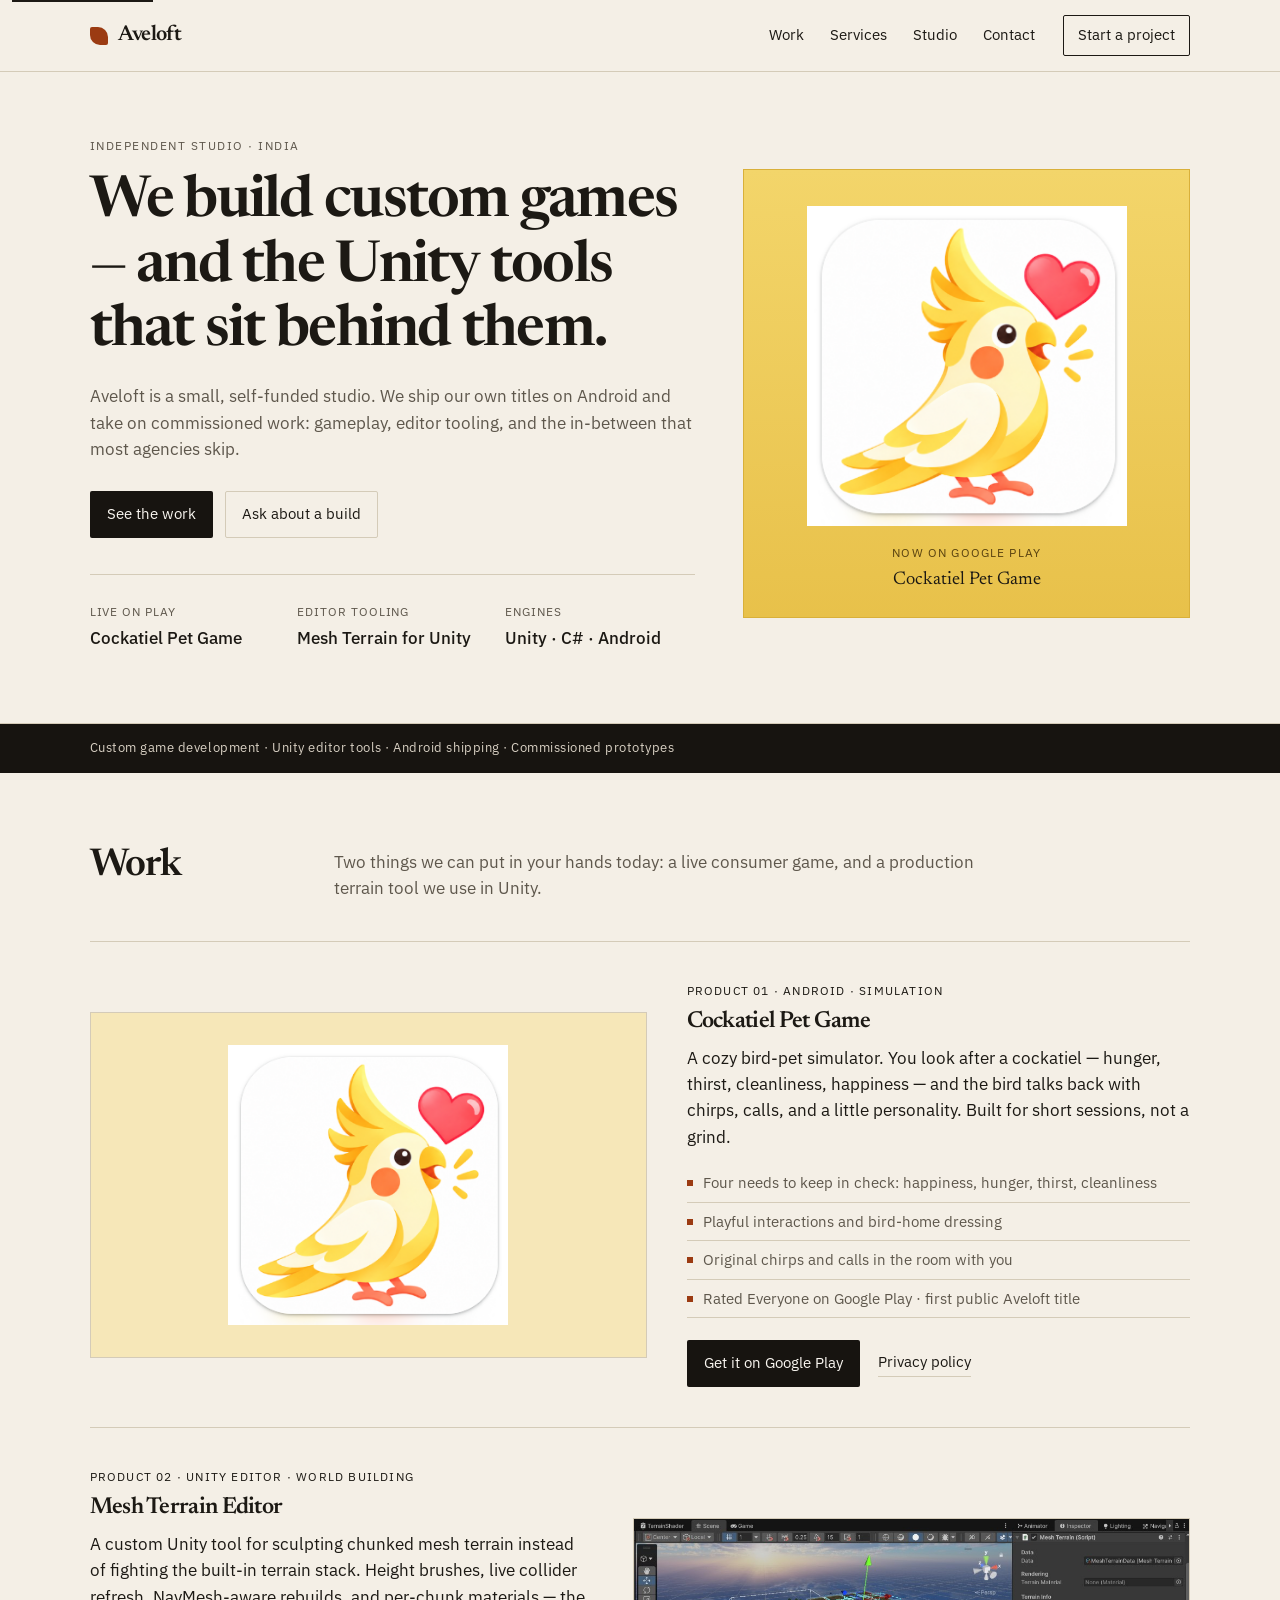
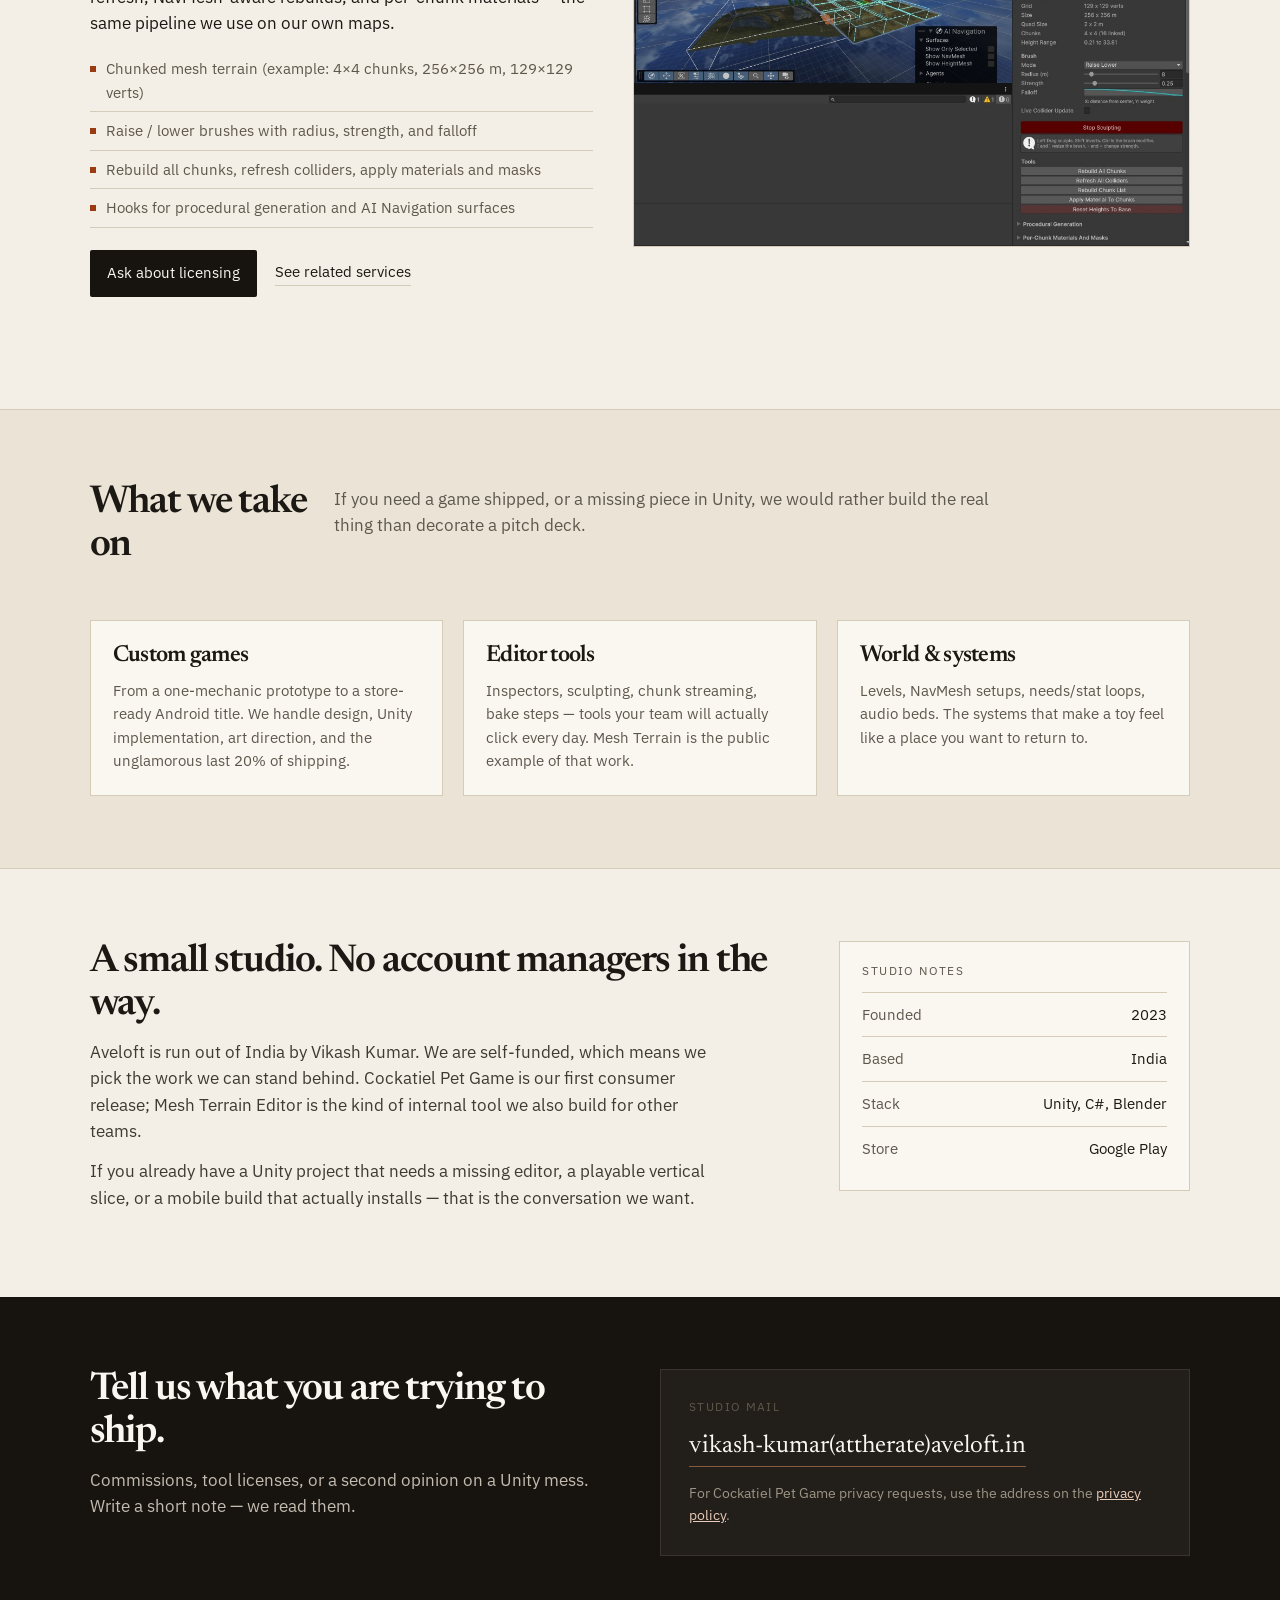
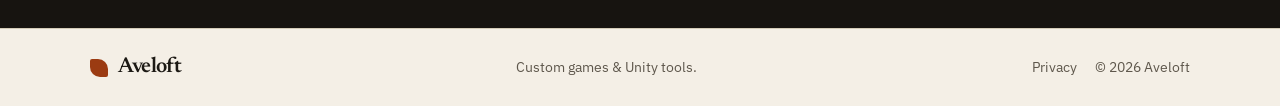
==== commit ac8d1ed3: "Webiste edit" ====
--- a/index.html
+++ b/index.html
@@ -3,93 +3,180 @@
 <head>
   <meta charset="UTF-8" />
   <meta name="viewport" content="width=device-width, initial-scale=1.0" />
-  <meta name="description" content="Aveloft is an independent game studio crafting bold 3D worlds for Android." />
-  <title>Aveloft / Independent Game Studio</title>
+  <meta name="description" content="Aveloft is an independent studio in India. We make original mobile games and custom Unity tools — including Cockatiel Pet Game and Mesh Terrain Editor." />
+  <title>Aveloft — Custom games &amp; Unity tools</title>
+  <link rel="icon" href="images/cockatiel-pet.png" type="image/png" />
   <link rel="preconnect" href="https://fonts.googleapis.com" />
   <link rel="preconnect" href="https://fonts.gstatic.com" crossorigin />
-  <link href="https://fonts.googleapis.com/css2?family=DM+Mono:wght@400;500&family=Space+Grotesk:wght@400;500;600;700&display=swap" rel="stylesheet" />
+  <link href="https://fonts.googleapis.com/css2?family=IBM+Plex+Sans:ital,wght@0,400;0,500;0,600;1,400&family=Newsreader:ital,opsz,wght@0,6..72,400;0,6..72,600;1,6..72,400;1,6..72,500&display=swap" rel="stylesheet" />
   <link rel="stylesheet" href="styles.css" />
   <script src="script.js" defer></script>
 </head>
 <body>
-  <div class="site-shell">
-    <header class="site-header" id="top">
-      <a class="brand" href="#top" aria-label="Aveloft home">
-        <span class="brand-mark"><i></i><i></i><i></i></span>
-        <span>ave<span>loft</span></span>
-      </a>
-      <nav class="main-nav" aria-label="Main navigation">
-        <a href="#work">Our games</a>
-        <a href="#craft">What we do</a>
-        <a href="#about">About</a>
-      </nav>
-      <a class="header-cta" href="#contact">Let's build <span>↗</span></a>
-      <button class="menu-toggle" type="button" aria-label="Toggle navigation" aria-expanded="false"><span></span><span></span></button>
-    </header>
+  <a class="skip-link" href="#main">Skip to content</a>
 
-    <main>
-      <section class="hero">
-        <div class="hero-copy reveal">
-          <p class="eyebrow"><span class="status-dot"></span> Independent studio / India</p>
-          <h1>We make<br /><em>worlds</em> to<br />get lost in.</h1>
-          <p class="hero-description">A self-funded game studio building playful, high-energy 3D experiences for Android. Small team. Big imagination.</p>
-          <div class="hero-actions">
-            <a class="button button-primary" href="#work">Explore our games <span>↓</span></a>
-            <a class="text-link" href="#contact">Start a conversation <span>↗</span></a>
+  <header class="site-header">
+    <a class="brand" href="index.html">
+      <span class="brand-mark" aria-hidden="true"></span>
+      Aveloft
+    </a>
+    <nav class="main-nav" aria-label="Primary">
+      <a href="#work">Work</a>
+      <a href="#services">Services</a>
+      <a href="#studio">Studio</a>
+      <a href="#contact">Contact</a>
+    </nav>
+    <a class="header-cta" href="#contact">Start a project</a>
+    <button class="menu-toggle" type="button" aria-label="Open menu" aria-expanded="false">
+      <span></span><span></span>
+    </button>
+  </header>
+
+  <main id="main">
+    <section class="hero">
+      <div class="hero-copy">
+        <p class="kicker">Independent studio · India</p>
+        <h1>We build custom games — and the Unity tools that sit behind them.</h1>
+        <p class="lede">Aveloft is a small, self-funded studio. We ship our own titles on Android and take on commissioned work: gameplay, editor tooling, and the in-between that most agencies skip.</p>
+        <div class="hero-actions">
+          <a class="btn btn-dark" href="#work">See the work</a>
+          <a class="btn btn-ghost" href="#contact">Ask about a build</a>
+        </div>
+        <dl class="hero-facts">
+          <div>
+            <dt>Live on Play</dt>
+            <dd>Cockatiel Pet Game</dd>
+          </div>
+          <div>
+            <dt>Editor tooling</dt>
+            <dd>Mesh Terrain for Unity</dd>
+          </div>
+          <div>
+            <dt>Engines</dt>
+            <dd>Unity · C# · Android</dd>
+          </div>
+        </dl>
+      </div>
+      <figure class="hero-figure">
+        <img src="images/cockatiel-pet.png" width="512" height="512" alt="App icon for Cockatiel Pet Game: a yellow cockatiel with a heart." />
+        <figcaption>
+          <span>Now on Google Play</span>
+          Cockatiel Pet Game
+        </figcaption>
+      </figure>
+    </section>
+
+    <section class="strip">
+      <p>Custom game development · Unity editor tools · Android shipping · Commissioned prototypes</p>
+    </section>
+
+    <section class="work" id="work">
+      <div class="section-head">
+        <h2>Work</h2>
+        <p>Two things we can put in your hands today: a live consumer game, and a production terrain tool we use in Unity.</p>
+      </div>
+
+      <article class="case" id="cockatiel">
+        <div class="case-media case-media-warm">
+          <img src="images/cockatiel-pet.png" width="640" height="640" alt="Cockatiel Pet Game icon" />
+        </div>
+        <div class="case-body">
+          <p class="case-meta">Product 01 · Android · Simulation</p>
+          <h3>Cockatiel Pet Game</h3>
+          <p>A cozy bird-pet simulator. You look after a cockatiel — hunger, thirst, cleanliness, happiness — and the bird talks back with chirps, calls, and a little personality. Built for short sessions, not a grind.</p>
+          <ul class="case-points">
+            <li>Four needs to keep in check: happiness, hunger, thirst, cleanliness</li>
+            <li>Playful interactions and bird-home dressing</li>
+            <li>Original chirps and calls in the room with you</li>
+            <li>Rated Everyone on Google Play · first public Aveloft title</li>
+          </ul>
+          <div class="case-links">
+            <a class="btn btn-dark" href="https://play.google.com/store/apps/details?id=com.aveloft.cockatielpet&amp;hl=en_CA" target="_blank" rel="noopener noreferrer">Get it on Google Play</a>
+            <a class="text-link" href="privacy-policy.html">Privacy policy</a>
           </div>
         </div>
-        <div class="hero-art reveal reveal-delay">
-          <div class="art-label label-top">AV / 01 — OPEN WORLD</div>
-          <div class="moon"></div>
-          <div class="mountain mountain-back"></div>
-          <div class="mountain mountain-front"></div>
-          <div class="road"><span></span><span></span><span></span></div>
-          <div class="hero-car"><div class="car-window"></div><div class="car-body"></div><div class="wheel wheel-left"></div><div class="wheel wheel-right"></div></div>
-          <div class="art-caption"><strong>Something big is loading.</strong><span>Our open world project / 2025—</span></div>
-          <div class="art-index">03<br /><small>04</small></div>
+      </article>
+
+      <article class="case case-flip" id="terrain">
+        <div class="case-media case-media-shot">
+          <img src="images/mesh-terrain-editor.png" width="1280" height="720" alt="Unity editor showing Mesh Terrain: a sculpted island, chunk gizmos, and Raise/Lower brush controls." />
         </div>
-        <div class="hero-scroll">Scroll to explore <span>↓</span></div>
-      </section>
+        <div class="case-body">
+          <p class="case-meta">Product 02 · Unity Editor · World building</p>
+          <h3>Mesh Terrain Editor</h3>
+          <p>A custom Unity tool for sculpting chunked mesh terrain instead of fighting the built-in terrain stack. Height brushes, live collider refresh, NavMesh-aware rebuilds, and per-chunk materials — the same pipeline we use on our own maps.</p>
+          <ul class="case-points">
+            <li>Chunked mesh terrain (example: 4×4 chunks, 256×256 m, 129×129 verts)</li>
+            <li>Raise / lower brushes with radius, strength, and falloff</li>
+            <li>Rebuild all chunks, refresh colliders, apply materials and masks</li>
+            <li>Hooks for procedural generation and AI Navigation surfaces</li>
+          </ul>
+          <div class="case-links">
+            <a class="btn btn-dark" href="#contact">Ask about licensing</a>
+            <a class="text-link" href="#services">See related services</a>
+          </div>
+        </div>
+      </article>
+    </section>
 
-      <section class="marquee" aria-label="Aveloft specialties">
-        <div class="marquee-track"><span>PLAYFUL WORLDS</span><b>✳</b><span>BUILT IN UNITY</span><b>✳</b><span>MADE FOR ANDROID</span><b>✳</b><span>PLAYFUL WORLDS</span><b>✳</b><span>BUILT IN UNITY</span><b>✳</b></div>
-      </section>
+    <section class="services" id="services">
+      <div class="section-head">
+        <h2>What we take on</h2>
+        <p>If you need a game shipped, or a missing piece in Unity, we would rather build the real thing than decorate a pitch deck.</p>
+      </div>
+      <div class="service-grid">
+        <article>
+          <h3>Custom games</h3>
+          <p>From a one-mechanic prototype to a store-ready Android title. We handle design, Unity implementation, art direction, and the unglamorous last 20% of shipping.</p>
+        </article>
+        <article>
+          <h3>Editor tools</h3>
+          <p>Inspectors, sculpting, chunk streaming, bake steps — tools your team will actually click every day. Mesh Terrain is the public example of that work.</p>
+        </article>
+        <article>
+          <h3>World &amp; systems</h3>
+          <p>Levels, NavMesh setups, needs/stat loops, audio beds. The systems that make a toy feel like a place you want to return to.</p>
+        </article>
+      </div>
+    </section>
 
-      <section class="work section" id="work">
-        <div class="section-heading reveal"><div><p class="eyebrow">01 / The playground</p><h2>Made to be<br /><em>played.</em></h2></div><p class="section-intro">From impossible tracks to impossible jumps, we like games that put a little grin on your face.</p></div>
-        <div class="project-grid">
-          <article class="project-card project-racer reveal">
-            <div class="project-visual racer-visual"><span class="visual-tag">RACING / ANDROID</span><div class="track-line"></div><div class="mini-car"></div><span class="visual-number">01</span></div>
-            <div class="project-meta"><div><h3>Neon Apex</h3><p>Fast cars. Faster decisions.</p></div><span class="project-arrow">↗</span></div>
-          </article>
-          <article class="project-card project-obby reveal reveal-delay">
-            <div class="project-visual obby-visual"><span class="visual-tag">OBBY / ANDROID</span><div class="obby-block block-a"></div><div class="obby-block block-b"></div><div class="obby-block block-c"></div><div class="obby-character"></div><span class="visual-number">02</span></div>
-            <div class="project-meta"><div><h3>Jump Room</h3><p>One more try. Promise.</p></div><span class="project-arrow">↗</span></div>
-          </article>
-          <article class="project-card project-open reveal reveal-delay-2">
-            <div class="project-visual open-visual"><span class="visual-tag">IN DEVELOPMENT / UNITY</span><div class="open-sun"></div><div class="open-tower"></div><div class="open-ground"></div><span class="visual-number">03</span></div>
-            <div class="project-meta"><div><h3>Untitled Open World</h3><p>Find your own way through.</p></div><span class="project-arrow">↗</span></div>
-          </article>
-        </div>
-      </section>
+    <section class="studio" id="studio">
+      <div class="studio-copy">
+        <h2>A small studio. No account managers in the way.</h2>
+        <p>Aveloft is run out of India by Vikash Kumar. We are self-funded, which means we pick the work we can stand behind. Cockatiel Pet Game is our first consumer release; Mesh Terrain Editor is the kind of internal tool we also build for other teams.</p>
+        <p>If you already have a Unity project that needs a missing editor, a playable vertical slice, or a mobile build that actually installs — that is the conversation we want.</p>
+      </div>
+      <aside class="studio-aside">
+        <p class="aside-label">Studio notes</p>
+        <ul>
+          <li><span>Founded</span> 2023</li>
+          <li><span>Based</span> India</li>
+          <li><span>Stack</span> Unity, C#, Blender</li>
+          <li><span>Store</span> Google Play</li>
+        </ul>
+      </aside>
+    </section>
 
-      <section class="craft section" id="craft">
-        <div class="craft-visual reveal"><div class="wireframe-sphere"></div><div class="craft-note">BLENDER → UNITY<br />IDEA → EXPERIENCE</div><div class="craft-orbit orbit-one"></div><div class="craft-orbit orbit-two"></div></div>
-        <div class="craft-copy reveal"><p class="eyebrow">02 / The craft</p><h2>Art meets<br /><em>alchemy.</em></h2><p>We build the whole thing in-house, from the first rough shape to the last satisfying sound. That means every world feels considered, responsive, and unmistakably ours.</p><div class="skill-list"><div><span>01</span><strong>3D modelling</strong><small>Blender / hard surface / stylised</small></div><div><span>02</span><strong>Game development</strong><small>Unity / C# / Android</small></div><div><span>03</span><strong>Animation & worlds</strong><small>Motion / lighting / level design</small></div></div></div>
-      </section>
+    <section class="contact" id="contact">
+      <div class="contact-copy">
+        <h2>Tell us what you are trying to ship.</h2>
+        <p>Commissions, tool licenses, or a second opinion on a Unity mess. Write a short note — we read them.</p>
+      </div>
+      <div class="contact-card">
+        <p class="aside-label">Studio mail</p>
+        <a class="contact-mail" href="mailto:vikash-kumar@aveloft.in">vikash-kumar(attherate)aveloft.in</a>
+        <p class="contact-note">For Cockatiel Pet Game privacy requests, use the address on the <a href="privacy-policy.html">privacy policy</a>.</p>
+      </div>
+    </section>
+  </main>
 
-      <section class="about section" id="about">
-        <div class="about-heading reveal"><p class="eyebrow">03 / The people</p><h2>A little studio<br />with a <em>lot</em> to say.</h2></div>
-        <div class="about-body reveal"><p>Aveloft is a self-funded startup with a simple belief: the best games start with a feeling. We are a curious team of artists, designers, and developers making the kind of games we want to play after a long day.</p><div class="about-stats"><div><strong>01</strong><span>indie studio</span></div><div><strong>∞</strong><span>ideas in progress</span></div><div><strong>100%</strong><span>self funded</span></div></div></div>
-      </section>
-
-      <section class="contact section" id="contact">
-        <div class="contact-inner reveal"><p class="eyebrow">04 / Say hello</p><h2>Have a world<br />in your <em>head?</em></h2><p>We would love to hear about it. Partnerships, playtesting, just saying hi — our inbox is open.</p><a class="contact-email" href="mailto:vikash-kumar@aveloft.in">vikash-kumar@aveloft.in <span>↗</span></a></div>
-        <div class="contact-stamp">AV<br /><span>EST. 2023</span></div>
-      </section>
-    </main>
-
-    <footer class="site-footer"><a class="brand" href="#top"><span class="brand-mark"><i></i><i></i><i></i></span><span>ave<span>loft</span></span></a><p>Games with a pulse.</p><div class="footer-meta"><a href="privacy-policy.html">Privacy Policy</a><span class="footer-copy">© 2025 Aveloft Studio</span></div></footer>
-  </div>
+  <footer class="site-footer">
+    <a class="brand" href="index.html"><span class="brand-mark" aria-hidden="true"></span> Aveloft</a>
+    <p>Custom games &amp; Unity tools.</p>
+    <div class="footer-meta">
+      <a href="privacy-policy.html">Privacy</a>
+      <span>© 2026 Aveloft</span>
+    </div>
+  </footer>
 </body>
 </html>
--- a/styles.css
+++ b/styles.css
@@ -1,24 +1,453 @@
-:root{--ink:#121817;--paper:#f2f0e9;--lime:#d8f36b;--coral:#ff765d;--muted:#797f78;--line:rgba(18,24,23,.18);--mono:'DM Mono',monospace;--display:'Space Grotesk',sans-serif}*{box-sizing:border-box}html{scroll-behavior:smooth}body{margin:0;background:var(--paper);color:var(--ink);font-family:var(--display);overflow-x:hidden}.site-shell{max-width:1440px;margin:0 auto;background:var(--paper)}.site-header{height:88px;display:flex;align-items:center;justify-content:space-between;padding:0 5.8vw;border-bottom:1px solid var(--line);position:relative;z-index:4}.brand{display:flex;align-items:center;gap:11px;color:var(--ink);text-decoration:none;font-size:1.3rem;font-weight:700;letter-spacing:-.07em}.brand>span:last-child>span{font-weight:400}.brand-mark{width:27px;height:25px;display:flex;align-items:end;gap:3px;transform:skew(-20deg)}.brand-mark i{width:6px;background:var(--ink);display:block}.brand-mark i:nth-child(1){height:12px}.brand-mark i:nth-child(2){height:19px;background:var(--coral)}.brand-mark i:nth-child(3){height:25px}.main-nav{display:flex;gap:36px;margin-left:16%}.main-nav a,.header-cta,.text-link{color:var(--ink);text-decoration:none;font-family:var(--mono);font-size:.7rem;text-transform:uppercase;letter-spacing:.08em}.main-nav a{transition:color .2s}.main-nav a:hover{color:var(--coral)}.header-cta{border-bottom:1px solid var(--ink);padding-bottom:6px}.header-cta span,.text-link span,.contact-email span{color:var(--coral);font-size:1rem;margin-left:6px}.menu-toggle{display:none;background:none;border:0}.hero{min-height:675px;display:grid;grid-template-columns:47% 53%;position:relative;border-bottom:1px solid var(--line)}.hero-copy{padding:116px 5.8vw 80px 12.1vw;position:relative;z-index:1}.eyebrow{font:500 .64rem var(--mono);text-transform:uppercase;letter-spacing:.13em;margin:0 0 26px;color:var(--muted)}.status-dot{display:inline-block;background:var(--coral);width:7px;height:7px;border-radius:50%;margin-right:9px;box-shadow:0 0 0 4px rgba(255,118,93,.16)}h1,h2,h3,p{margin-top:0}h1,h2{font-weight:500;letter-spacing:-.085em;line-height:.9}h1{font-size:clamp(4rem,7.2vw,7rem);margin-bottom:34px}h1 em,h2 em{font-style:normal;color:var(--coral)}.hero-description{font-size:.97rem;line-height:1.6;max-width:340px;color:#5f6861}.hero-actions{display:flex;align-items:center;gap:28px;margin-top:42px}.button{display:inline-flex;align-items:center;gap:29px;text-decoration:none;font:500 .67rem var(--mono);text-transform:uppercase;letter-spacing:.08em;padding:16px 18px}.button-primary{background:var(--ink);color:var(--paper);transition:transform .2s,background .2s}.button-primary:hover{background:var(--coral);transform:translateY(-3px)}.button-primary span{font-size:1.1rem}.text-link{border-bottom:1px solid var(--ink);padding-bottom:6px}.hero-art{background:#1d2825;position:relative;overflow:hidden;min-height:675px}.hero-art:before{content:'';position:absolute;inset:0;background:linear-gradient(125deg,rgba(216,243,107,.16),transparent 48%),repeating-linear-gradient(130deg,transparent 0 85px,rgba(216,243,107,.04) 86px 87px)}.art-label,.visual-tag,.art-index,.craft-note{font:500 .6rem var(--mono);letter-spacing:.12em;color:var(--lime)}.art-label{position:absolute;top:34px;left:36px}.moon{width:185px;height:185px;border:1px solid rgba(216,243,107,.45);border-radius:50%;position:absolute;top:101px;right:15%;box-shadow:0 0 70px rgba(216,243,107,.16)}.moon:after{content:'';position:absolute;width:120px;height:120px;background:var(--lime);border-radius:50%;top:25px;left:22px;opacity:.9;filter:blur(1px)}.mountain{position:absolute;bottom:170px;width:0;height:0;border-left:240px solid transparent;border-right:240px solid transparent}.mountain-back{right:26%;border-bottom:260px solid #334740;transform:scale(1.35)}.mountain-front{right:-2%;border-left-width:300px;border-right-width:300px;border-bottom:205px solid #273632}.road{position:absolute;bottom:-40px;left:26%;width:58%;height:260px;background:#111b19;clip-path:polygon(38% 0,60% 0,100% 100%,0 100%);border-top:1px solid var(--lime);transform:rotate(2deg)}.road span{position:absolute;height:35px;width:4px;background:var(--lime);left:50%;opacity:.75}.road span:nth-child(1){top:35px}.road span:nth-child(2){top:105px}.road span:nth-child(3){top:181px}.hero-car{position:absolute;bottom:144px;left:46%;width:145px;height:62px;transform:rotate(-8deg);z-index:2}.car-body{position:absolute;bottom:8px;left:4px;width:130px;height:31px;background:var(--coral);clip-path:polygon(0 35%,20% 25%,36% 0,69% 0,86% 27%,100% 34%,96% 83%,75% 100%,22% 100%,4% 78%)}.car-window{position:absolute;left:43px;top:5px;width:42px;height:18px;background:#1d2825;clip-path:polygon(0 100%,23% 0,67% 0,100% 100%)}.wheel{position:absolute;bottom:0;width:20px;height:20px;border-radius:50%;background:#0c1110;border:4px solid #59645c}.wheel-left{left:21px}.wheel-right{right:17px}.art-caption{position:absolute;bottom:34px;left:36px;color:var(--paper);display:flex;flex-direction:column;gap:7px}.art-caption strong{font-size:1.1rem;font-weight:500}.art-caption span{font:500 .6rem var(--mono);color:var(--lime);text-transform:uppercase}.art-index{position:absolute;right:34px;bottom:35px;text-align:right;font-size:1.45rem;line-height:1}.art-index small{font-size:.6rem;color:#8e9c8c}.hero-scroll{position:absolute;bottom:34px;left:5.8vw;font:500 .6rem var(--mono);text-transform:uppercase;letter-spacing:.11em;color:var(--muted)}.hero-scroll span{color:var(--coral);font-size:1rem;margin-left:12px}.marquee{overflow:hidden;background:var(--lime);padding:19px 0;border-bottom:1px solid var(--ink)}.marquee-track{display:flex;align-items:center;justify-content:space-around;white-space:nowrap;animation:slide 24s linear infinite;font:500 .71rem var(--mono);letter-spacing:.13em}.marquee b{font-size:1rem;color:var(--coral)}@keyframes slide{to{transform:translateX(-15%)}}.section{padding:130px 12.1vw}.section-heading{display:flex;justify-content:space-between;align-items:end;margin-bottom:62px}.section-heading h2,.craft-copy h2,.about-heading h2,.contact h2{font-size:clamp(3.4rem,6vw,6rem);margin:0}.section-intro{max-width:235px;line-height:1.5;color:var(--muted);font-size:.85rem;margin-bottom:7px}.project-grid{display:grid;grid-template-columns:repeat(3,1fr);gap:18px}.project-card{min-width:0}.project-visual{height:350px;position:relative;overflow:hidden}.racer-visual{background:#e9d57c}.racer-visual:before{content:'';position:absolute;background:#344942;width:120%;height:76px;transform:rotate(-28deg);top:123px;left:-20px;border-top:6px solid var(--coral);border-bottom:6px solid var(--ink)}.track-line{position:absolute;top:165px;left:-10px;width:120%;height:2px;background:var(--lime);transform:rotate(-28deg)}.mini-car{position:absolute;top:142px;left:48%;width:48px;height:21px;background:var(--coral);transform:rotate(-28deg);z-index:1;box-shadow:18px 10px 0 -7px var(--ink),-15px -1px 0 -7px var(--ink)}.obby-visual{background:#8bbfc4}.obby-visual:before{content:'';position:absolute;inset:0;background:linear-gradient(150deg,transparent 40%,rgba(255,255,255,.24) 41% 43%,transparent 44%)}.obby-block{position:absolute;background:var(--coral);transform:rotate(45deg);box-shadow:7px 7px 0 rgba(18,24,23,.18)}.block-a{width:90px;height:90px;left:12%;top:38%}.block-b{width:125px;height:125px;right:11%;top:16%;background:var(--lime)}.block-c{width:50px;height:50px;right:28%;bottom:8%;background:var(--ink)}.obby-character{position:absolute;width:27px;height:57px;background:var(--ink);top:38%;left:49%;border-radius:12px 12px 7px 7px;z-index:2}.obby-character:before{content:'';position:absolute;width:31px;height:31px;background:var(--paper);border:5px solid var(--ink);border-radius:50%;top:-24px;left:-2px}.open-visual{background:#e78161}.open-visual:before{content:'';position:absolute;inset:0;background:linear-gradient(170deg,rgba(216,243,107,.58),transparent 48%),linear-gradient(20deg,#37554c 0 30%,transparent 30%)}.open-sun{position:absolute;width:125px;height:125px;border-radius:50%;border:1px solid var(--paper);right:14%;top:15%;box-shadow:0 0 0 22px rgba(242,240,233,.08)}.open-tower{position:absolute;bottom:95px;left:42%;width:38px;height:130px;background:var(--ink);clip-path:polygon(27% 0,75% 0,100% 100%,0 100%)}.open-tower:after{content:'';position:absolute;top:25px;left:12px;width:7px;height:7px;background:var(--lime);box-shadow:0 27px var(--lime),0 54px var(--lime)}.open-ground{position:absolute;bottom:-25px;left:-10%;width:125%;height:100px;background:#304b42;border-radius:50% 50% 0 0}.visual-tag{position:absolute;z-index:3;top:20px;left:20px;color:var(--ink)}.visual-number{position:absolute;z-index:3;right:20px;bottom:17px;font:500 4rem var(--display);color:rgba(242,240,233,.55);letter-spacing:-.1em}.project-meta{display:flex;justify-content:space-between;padding:20px 4px 0;border-top:1px solid var(--line);margin-top:10px}.project-meta h3{font-size:1.25rem;font-weight:500;letter-spacing:-.05em;margin-bottom:6px}.project-meta p{font-size:.78rem;color:var(--muted)}.project-arrow{font-size:1.35rem;color:var(--coral)}.craft{background:var(--ink);color:var(--paper);display:grid;grid-template-columns:48% 40%;gap:12%;align-items:center;padding-top:140px;padding-bottom:140px}.craft .eyebrow{color:#8b978e}.craft-visual{height:420px;position:relative;background:#25352f;overflow:hidden}.craft-visual:before{content:'';position:absolute;inset:0;background:linear-gradient(140deg,rgba(216,243,107,.23),transparent 40%);clip-path:polygon(0 0,100% 0,45% 100%,0 100%)}.wireframe-sphere{position:absolute;left:18%;top:16%;width:290px;height:290px;border-radius:50%;background:repeating-radial-gradient(ellipse at center,transparent 0 23px,rgba(216,243,107,.23) 24px 25px),repeating-linear-gradient(90deg,transparent 0 27px,rgba(216,243,107,.2) 28px 29px);transform:rotate(-18deg);border:1px solid var(--lime);box-shadow:0 0 50px rgba(216,243,107,.13)}.craft-orbit{position:absolute;border:1px solid var(--coral);width:360px;height:130px;border-radius:50%;left:3%;top:35%;transform:rotate(-32deg)}.orbit-two{transform:rotate(52deg);border-color:rgba(242,240,233,.5)}.craft-note{position:absolute;right:21px;bottom:20px;line-height:1.6}.craft-copy h2{color:var(--paper);margin-bottom:30px}.craft-copy>p:not(.eyebrow){color:#9ba59d;max-width:390px;font-size:.94rem;line-height:1.7}.skill-list{border-top:1px solid #46544c;margin-top:44px}.skill-list>div{display:grid;grid-template-columns:35px 1fr auto;align-items:baseline;padding:16px 0;border-bottom:1px solid #46544c}.skill-list span,.skill-list small{font:500 .61rem var(--mono);color:#839087}.skill-list strong{font-weight:500;font-size:.9rem}.about{display:grid;grid-template-columns:48% 40%;gap:12%;border-bottom:1px solid var(--line)}.about-body>p{font-size:1.22rem;line-height:1.45;max-width:480px;letter-spacing:-.03em}.about-stats{display:flex;gap:34px;border-top:1px solid var(--line);margin-top:65px;padding-top:20px}.about-stats div{display:flex;flex-direction:column;gap:7px}.about-stats strong{font-size:1.65rem;font-weight:500;color:var(--coral)}.about-stats span{font:500 .58rem var(--mono);text-transform:uppercase;color:var(--muted)}.contact{background:var(--coral);min-height:510px;position:relative;overflow:hidden}.contact:before{content:'AV';position:absolute;font-size:33vw;font-weight:700;letter-spacing:-.15em;right:-.04em;bottom:-.21em;color:rgba(18,24,23,.08)}.contact-inner{position:relative;z-index:1}.contact .eyebrow{color:rgba(18,24,23,.6)}.contact h2{color:var(--ink);margin-bottom:30px}.contact-inner>p:not(.eyebrow){max-width:340px;line-height:1.55;color:rgba(18,24,23,.68);font-size:.9rem}.contact-email{display:inline-flex;color:var(--ink);font-size:1.1rem;text-decoration:none;border-bottom:1px solid var(--ink);padding-bottom:7px;margin-top:25px}.contact-stamp{position:absolute;right:12%;top:30%;width:115px;height:115px;border:1px solid var(--ink);border-radius:50%;display:grid;place-content:center;text-align:center;font-size:2.3rem;line-height:.75;transform:rotate(12deg)}.contact-stamp span{font:500 .48rem var(--mono);margin-top:11px}.site-footer{display:flex;align-items:center;justify-content:space-between;padding:34px 5.8vw;background:var(--paper)}.site-footer p,.footer-copy{font:500 .62rem var(--mono);text-transform:uppercase;color:var(--muted);letter-spacing:.08em}.reveal{opacity:0;transform:translateY(20px);transition:opacity .7s ease,transform .7s ease}.reveal.is-visible{opacity:1;transform:translateY(0)}.reveal-delay{transition-delay:.13s}.reveal-delay-2{transition-delay:.25s}@media(max-width:800px){.site-header{height:74px;padding:0 24px}.main-nav{display:none;position:absolute;top:74px;left:0;right:0;background:var(--paper);margin:0;padding:25px 24px;flex-direction:column;gap:22px;border-bottom:1px solid var(--line)}.main-nav.open{display:flex}.header-cta{display:none}.menu-toggle{display:flex;flex-direction:column;gap:6px}.menu-toggle span{display:block;width:23px;height:1px;background:var(--ink)}.hero{display:block;min-height:0}.hero-copy{padding:75px 24px 70px}.hero-art{min-height:490px}.hero-scroll{display:none}.moon{width:145px;height:145px;top:75px}.moon:after{width:90px;height:90px}.mountain{bottom:135px}.mountain-back{right:5%;border-left-width:180px;border-right-width:180px;border-bottom-width:190px}.mountain-front{right:-20%;border-left-width:220px;border-right-width:220px;border-bottom-width:160px}.road{left:10%;width:85%;height:210px}.hero-car{bottom:122px;left:38%}.art-caption{left:24px;bottom:24px}.art-index{right:24px;bottom:24px}.section{padding:85px 24px}.section-heading{display:block;margin-bottom:43px}.section-heading h2,.craft-copy h2,.about-heading h2,.contact h2{font-size:3.7rem}.section-intro{margin-top:28px}.project-grid{display:block}.project-card{margin-bottom:44px}.project-visual{height:300px}.craft{display:block;padding-top:85px;padding-bottom:85px}.craft-visual{height:320px;margin-bottom:65px}.wireframe-sphere{width:220px;height:220px;left:12%;top:13%}.craft-orbit{width:290px}.about{display:block}.about-body{margin-top:50px}.about-stats{gap:20px;margin-top:50px}.about-stats strong{font-size:1.35rem}.contact{min-height:520px}.contact-stamp{right:10%;top:59%;width:92px;height:92px;font-size:1.8rem}.site-footer{padding:28px 24px;flex-wrap:wrap;gap:20px}.site-footer p{order:3;width:100%;margin:0}.footer-copy{font-size:.52rem} }
-
-.footer-meta{display:flex;align-items:center;gap:22px}
-.footer-meta a{font:500 .62rem var(--mono);text-transform:uppercase;color:var(--muted);letter-spacing:.08em;text-decoration:none;border-bottom:1px solid transparent}
-.footer-meta a:hover{color:var(--coral);border-bottom-color:var(--coral)}
-.policy-hero{padding:92px 12.1vw 56px;border-bottom:1px solid var(--line)}
-.policy-hero h1{font-size:clamp(3.2rem,6.4vw,5.6rem);margin-bottom:22px}
-.policy-hero .hero-description{max-width:540px}
-.policy-effective{font:500 .62rem var(--mono);text-transform:uppercase;letter-spacing:.1em;color:var(--coral);margin:28px 0 0}
-.policy-page{padding:72px 12.1vw 120px;display:grid;grid-template-columns:210px minmax(0,720px);gap:72px;align-items:start}
-.policy-toc{position:sticky;top:28px}
-.policy-toc a{display:block;color:var(--muted);text-decoration:none;font:500 .62rem var(--mono);text-transform:uppercase;letter-spacing:.08em;padding:8px 0;border-bottom:1px solid var(--line);transition:color .2s}
-.policy-toc a:hover{color:var(--coral)}
-.policy-article section{padding:8px 0 28px;border-bottom:1px solid var(--line)}
-.policy-article section:last-child{border-bottom:0;padding-bottom:0}
-.policy-article h2{font-size:1.7rem;letter-spacing:-.02em;line-height:1.2;margin:0 0 16px}
-.policy-article p,.policy-article li{font-size:.95rem;line-height:1.7;letter-spacing:0;color:#3d4540}
-.policy-article p{margin:0 0 14px}
-.policy-article ul{margin:0 0 16px;padding-left:20px}
-.policy-article li{margin-bottom:8px}
-.policy-article a{color:var(--ink);text-decoration:none;border-bottom:1px solid var(--coral)}
-.policy-article a:hover{color:var(--coral)}
-.policy-note{font:500 .62rem var(--mono);text-transform:uppercase;letter-spacing:.08em;color:var(--muted)!important;margin-top:28px!important}
-@media(max-width:800px){.policy-hero{padding:72px 24px 44px}.policy-page{display:block;padding:48px 24px 90px}.policy-toc{position:static;margin-bottom:42px}.policy-article h2{font-size:1.4rem}.footer-meta{order:2}}
+:root {
+  --bg: #f4efe6;
+  --bg-2: #ebe4d6;
+  --ink: #1c1914;
+  --muted: #5e574c;
+  --line: #d4cbb8;
+  --accent: #9b3b12;
+  --accent-soft: #f0d3c0;
+  --warm: #e7b84a;
+  --dark: #171410;
+  --paper: #faf7f1;
+  --serif: "Newsreader", "Iowan Old Style", "Palatino Linotype", serif;
+  --sans: "IBM Plex Sans", "Segoe UI", sans-serif;
+}
+
+*,
+*::before,
+*::after { box-sizing: border-box; }
+
+html { scroll-behavior: smooth; }
+
+body {
+  margin: 0;
+  background: var(--bg);
+  color: var(--ink);
+  font-family: var(--sans);
+  font-size: 17px;
+  line-height: 1.55;
+}
+
+img { max-width: 100%; height: auto; display: block; }
+
+a { color: var(--accent); }
+
+.skip-link {
+  position: absolute;
+  left: 12px;
+  top: -40px;
+  background: var(--ink);
+  color: var(--paper);
+  padding: 8px 12px;
+  z-index: 20;
+}
+.skip-link:focus { top: 12px; }
+
+.site-header {
+  display: flex;
+  align-items: center;
+  gap: 28px;
+  padding: 0 7vw;
+  height: 72px;
+  border-bottom: 1px solid var(--line);
+  background: var(--bg);
+  position: sticky;
+  top: 0;
+  z-index: 10;
+}
+
+.brand {
+  display: inline-flex;
+  align-items: center;
+  gap: 10px;
+  color: var(--ink);
+  text-decoration: none;
+  font-family: var(--serif);
+  font-size: 1.35rem;
+  font-weight: 600;
+  letter-spacing: -0.03em;
+}
+
+.brand-mark {
+  width: 18px;
+  height: 18px;
+  background: var(--accent);
+  border-radius: 2px 10px 2px 10px;
+  flex-shrink: 0;
+}
+
+.main-nav {
+  display: flex;
+  gap: 26px;
+  margin-left: auto;
+}
+
+.main-nav a,
+.header-cta,
+.text-link {
+  color: var(--ink);
+  text-decoration: none;
+  font-size: 0.92rem;
+}
+
+.main-nav a:hover,
+.text-link:hover { color: var(--accent); }
+
+.header-cta {
+  border: 1px solid var(--ink);
+  padding: 8px 14px;
+  border-radius: 2px;
+}
+.header-cta:hover {
+  background: var(--ink);
+  color: var(--paper);
+}
+
+.menu-toggle {
+  display: none;
+  margin-left: auto;
+  background: none;
+  border: 0;
+  padding: 8px;
+  cursor: pointer;
+}
+.menu-toggle span {
+  display: block;
+  width: 22px;
+  height: 1.5px;
+  background: var(--ink);
+  margin: 5px 0;
+}
+
+.hero {
+  display: grid;
+  grid-template-columns: minmax(0, 1.15fr) minmax(280px, 0.85fr);
+  gap: 48px;
+  align-items: center;
+  padding: 64px 7vw 72px;
+  border-bottom: 1px solid var(--line);
+}
+
+.kicker {
+  margin: 0 0 16px;
+  font-size: 0.78rem;
+  letter-spacing: 0.12em;
+  text-transform: uppercase;
+  color: var(--muted);
+}
+
+h1, h2, h3 { font-family: var(--serif); font-weight: 600; letter-spacing: -0.03em; line-height: 1.12; }
+h1 { font-size: clamp(2.4rem, 4.6vw, 3.6rem); margin: 0 0 18px; }
+h2 { font-size: clamp(1.9rem, 3vw, 2.6rem); margin: 0 0 12px; }
+h3 { font-size: 1.45rem; margin: 0 0 10px; }
+p { margin: 0 0 14px; }
+
+.lede {
+  font-size: 1.08rem;
+  color: var(--muted);
+  max-width: 38rem;
+}
+
+.hero-actions { display: flex; flex-wrap: wrap; gap: 12px; margin: 28px 0 36px; }
+
+.btn {
+  display: inline-flex;
+  align-items: center;
+  text-decoration: none;
+  padding: 11px 16px;
+  font-size: 0.92rem;
+  border-radius: 2px;
+  border: 1px solid transparent;
+}
+.btn-dark { background: var(--dark); color: var(--paper); }
+.btn-dark:hover { background: var(--accent); }
+.btn-ghost { border-color: var(--line); color: var(--ink); }
+.btn-ghost:hover { border-color: var(--ink); }
+
+.hero-facts {
+  display: grid;
+  grid-template-columns: repeat(3, minmax(0, 1fr));
+  gap: 18px;
+  margin: 0;
+  padding-top: 28px;
+  border-top: 1px solid var(--line);
+}
+.hero-facts dt {
+  font-size: 0.72rem;
+  text-transform: uppercase;
+  letter-spacing: 0.08em;
+  color: var(--muted);
+  margin-bottom: 4px;
+}
+.hero-facts dd { margin: 0; font-weight: 500; }
+
+.hero-figure {
+  margin: 0;
+  background: linear-gradient(180deg, #f3d56a 0%, #e8c14a 100%);
+  border: 1px solid #d9b03a;
+  padding: 36px 28px 22px;
+  display: flex;
+  flex-direction: column;
+  align-items: center;
+}
+.hero-figure img { width: min(320px, 100%); }
+.hero-figure figcaption {
+  margin-top: 18px;
+  text-align: center;
+  font-family: var(--serif);
+  font-size: 1.15rem;
+}
+.hero-figure figcaption span {
+  display: block;
+  font-family: var(--sans);
+  font-size: 0.72rem;
+  letter-spacing: 0.1em;
+  text-transform: uppercase;
+  color: #5a4310;
+  margin-bottom: 4px;
+}
+
+.strip {
+  background: var(--dark);
+  color: #d8d0c3;
+  padding: 14px 7vw;
+  font-size: 0.82rem;
+  letter-spacing: 0.04em;
+}
+.strip p { margin: 0; }
+
+.work,
+.services,
+.studio,
+.contact { padding: 72px 7vw; }
+
+.section-head {
+  display: grid;
+  grid-template-columns: minmax(140px, 220px) minmax(0, 1fr);
+  gap: 24px;
+  align-items: start;
+  margin-bottom: 40px;
+  max-width: 920px;
+}
+.section-head p { color: var(--muted); margin: 4px 0 0; }
+
+.case {
+  display: grid;
+  grid-template-columns: 1.05fr 0.95fr;
+  gap: 40px;
+  align-items: center;
+  padding: 40px 0;
+  border-top: 1px solid var(--line);
+}
+.case-flip { grid-template-columns: 0.95fr 1.05fr; }
+.case-flip .case-media { order: 2; }
+
+.case-media {
+  border: 1px solid var(--line);
+  overflow: hidden;
+  background: var(--bg-2);
+}
+.case-media-warm {
+  background: #f6e7b8;
+  display: grid;
+  place-items: center;
+  min-height: 340px;
+  padding: 32px;
+}
+.case-media-warm img { width: min(280px, 70%); }
+.case-media-shot img {
+  width: 100%;
+  height: 100%;
+  object-fit: cover;
+  min-height: 280px;
+}
+
+.case-meta {
+  margin: 0 0 8px;
+  font-size: 0.75rem;
+  letter-spacing: 0.1em;
+  text-transform: uppercase;
+  color: var(--muted);
+}
+.case-body p { color: var(--ink); }
+.case-points {
+  margin: 8px 0 22px;
+  padding: 0;
+  list-style: none;
+}
+.case-points li {
+  position: relative;
+  padding: 7px 0 7px 16px;
+  border-bottom: 1px solid var(--line);
+  color: var(--muted);
+  font-size: 0.95rem;
+}
+.case-points li::before {
+  content: "";
+  position: absolute;
+  left: 0;
+  top: 16px;
+  width: 6px;
+  height: 6px;
+  background: var(--accent);
+}
+.case-links { display: flex; flex-wrap: wrap; gap: 18px; align-items: center; }
+.text-link { border-bottom: 1px solid var(--line); padding-bottom: 2px; }
+
+.services { background: var(--bg-2); border-top: 1px solid var(--line); border-bottom: 1px solid var(--line); }
+
+.service-grid {
+  display: grid;
+  grid-template-columns: repeat(3, minmax(0, 1fr));
+  gap: 20px;
+}
+.service-grid article {
+  background: var(--paper);
+  border: 1px solid var(--line);
+  padding: 22px 22px 8px;
+}
+.service-grid p { color: var(--muted); font-size: 0.95rem; }
+
+.studio {
+  display: grid;
+  grid-template-columns: minmax(0, 1.4fr) minmax(220px, 0.7fr);
+  gap: 48px;
+  align-items: start;
+}
+.studio-copy p { max-width: 40rem; color: #3f3a33; }
+
+.studio-aside {
+  background: var(--paper);
+  border: 1px solid var(--line);
+  padding: 20px 22px;
+}
+.aside-label {
+  margin: 0 0 12px;
+  font-size: 0.72rem;
+  letter-spacing: 0.12em;
+  text-transform: uppercase;
+  color: var(--muted);
+}
+.studio-aside ul { list-style: none; margin: 0; padding: 0; }
+.studio-aside li {
+  display: flex;
+  justify-content: space-between;
+  gap: 16px;
+  padding: 10px 0;
+  border-top: 1px solid var(--line);
+  font-size: 0.95rem;
+}
+.studio-aside li span { color: var(--muted); }
+
+.contact {
+  display: grid;
+  grid-template-columns: 1fr 1fr;
+  gap: 40px;
+  background: var(--dark);
+  color: var(--paper);
+  border: 0;
+}
+.contact h2 { color: var(--paper); }
+.contact-copy p { color: #c4bcb0; max-width: 32rem; }
+.contact-card {
+  background: #221e19;
+  border: 1px solid #3a342c;
+  padding: 28px;
+  align-self: center;
+}
+.contact-mail {
+  display: inline-block;
+  color: var(--paper);
+  font-family: var(--serif);
+  font-size: clamp(1.15rem, 2vw, 1.55rem);
+  text-decoration: none;
+  margin-bottom: 16px;
+  border-bottom: 1px solid #8a5a3e;
+}
+.contact-mail:hover { color: #f0d3c0; }
+.contact-note { color: #9d9486; font-size: 0.88rem; margin: 0; }
+.contact-note a { color: #e8cbb8; }
+
+.site-footer {
+  display: flex;
+  align-items: center;
+  justify-content: space-between;
+  gap: 16px;
+  padding: 22px 7vw;
+  border-top: 1px solid var(--line);
+  background: var(--bg);
+  font-size: 0.88rem;
+}
+.site-footer p,
+.footer-meta span { color: var(--muted); margin: 0; }
+.footer-meta { display: flex; gap: 18px; align-items: center; }
+.footer-meta a { color: var(--muted); text-decoration: none; }
+.footer-meta a:hover { color: var(--accent); }
+
+.policy-hero { padding: 56px 7vw 36px; border-bottom: 1px solid var(--line); }
+.policy-hero h1 { font-size: clamp(2.2rem, 4vw, 3.2rem); }
+.policy-effective { color: var(--accent); font-size: 0.85rem; }
+.policy-page {
+  padding: 48px 7vw 96px;
+  display: grid;
+  grid-template-columns: 200px minmax(0, 720px);
+  gap: 56px;
+}
+.policy-toc a {
+  display: block;
+  color: var(--muted);
+  text-decoration: none;
+  font-size: 0.88rem;
+  padding: 7px 0;
+  border-bottom: 1px solid var(--line);
+}
+.policy-toc a:hover { color: var(--accent); }
+.policy-article section { padding: 8px 0 24px; border-bottom: 1px solid var(--line); }
+.policy-article h2 { font-size: 1.4rem; margin-bottom: 12px; }
+.policy-article p,
+.policy-article li { color: #3f3a33; }
+.policy-note { color: var(--muted) !important; font-size: 0.85rem; }
+
+@media (max-width: 860px) {
+  .site-header { padding: 0 20px; }
+  .header-cta { display: none; }
+  .menu-toggle { display: block; }
+  .main-nav {
+    display: none;
+    position: absolute;
+    top: 72px;
+    left: 0;
+    right: 0;
+    background: var(--bg);
+    margin: 0;
+    padding: 16px 20px 24px;
+    flex-direction: column;
+    gap: 14px;
+    border-bottom: 1px solid var(--line);
+  }
+  .main-nav.open { display: flex; }
+
+  .hero,
+  .case,
+  .case-flip,
+  .services .section-head,
+  .section-head,
+  .studio,
+  .contact,
+  .policy-page {
+    display: block;
+  }
+  .hero, .work, .services, .studio, .contact, .policy-hero, .policy-page { padding-left: 20px; padding-right: 20px; }
+  .hero { padding-top: 36px; }
+  .hero-figure { margin-top: 12px; }
+  .hero-facts { grid-template-columns: 1fr; }
+  .case-flip .case-media { order: 0; margin-bottom: 22px; }
+  .case-media-warm { min-height: 240px; }
+  .service-grid { grid-template-columns: 1fr; }
+  .studio-aside { margin-top: 28px; }
+  .contact-card { margin-top: 24px; }
+  .site-footer {
+    flex-wrap: wrap;
+    padding: 20px;
+  }
+}
